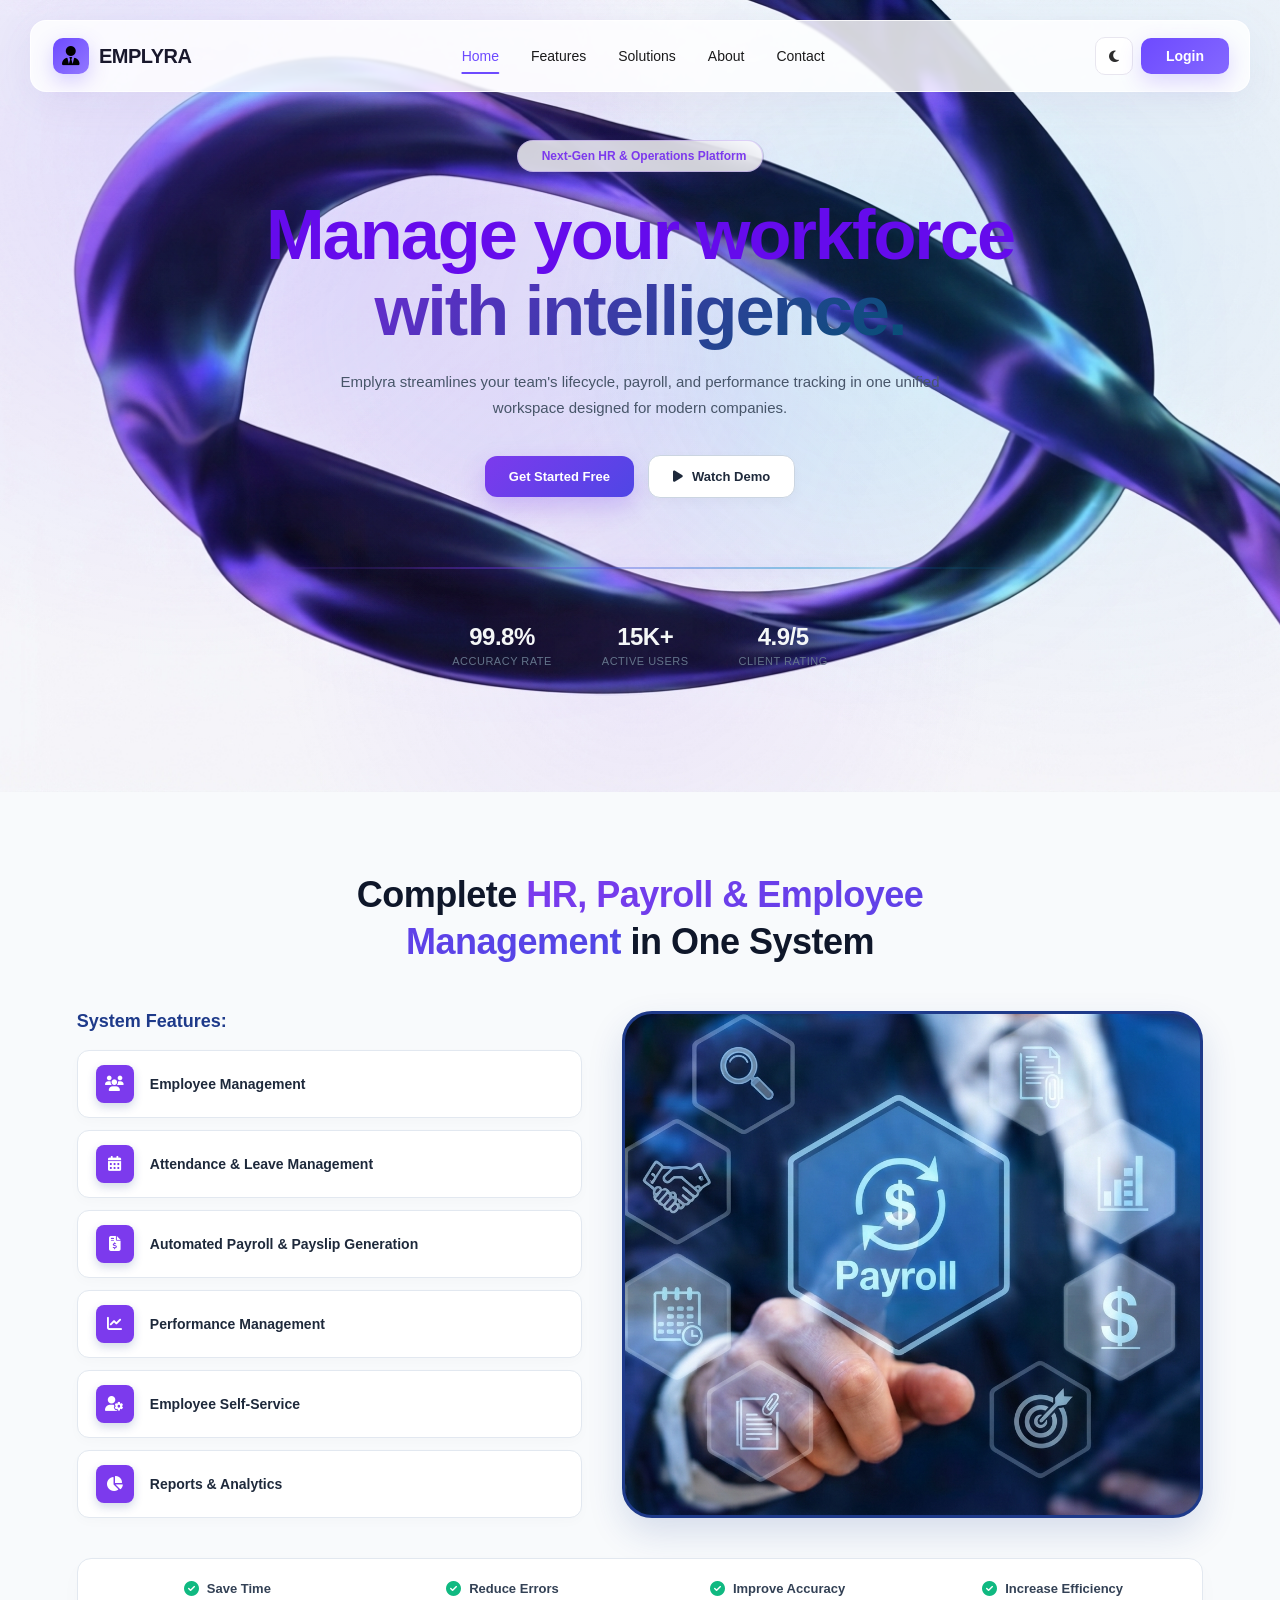
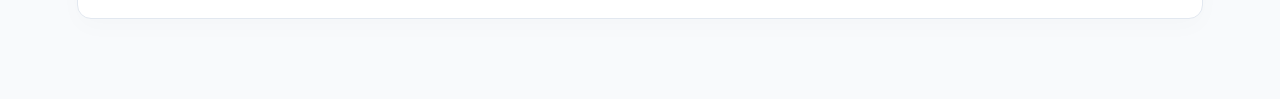
==== index.html @ 95931de9 "Emplyee Managment System" ====
<!DOCTYPE html>
<html lang="en">

<head>
    <meta charset="UTF-8">
    <meta name="viewport" content="width=device-width, initial-scale=1.0">
    <title>EMPLYRA</title>
    <link rel="stylesheet" href="style.css">
    <link rel="stylesheet" href="https://cdnjs.cloudflare.com/ajax/libs/font-awesome/6.5.2/css/all.min.css">

</head>

<body>
    <nav class="navbar">
        <div class="nav-logo">
            <div class="logo-icon">
                <i class="fas fa-user-tie"></i>
            </div>
            <span>EMPLYRA</span>
        </div>

        <div class="nav-links">
            <a href="#home" class="active">Home</a>
            <a href="#features">Features</a>
            <a href="#solutions">Solutions</a>
            <a href="#about">About</a>
            <a href="#contact">Contact</a>
        </div>

        <div class="nav-actions">
            <button class="theme-btn" id="themeToggle">
                <i class="fa-regular fa-moon"></i>
            </button>
            <a href="login.html" class="get-started">
                Login
            </a>
            <button class="menu-toggle" id="menuToggle">
                <i class="fa-solid fa-bars"></i>
            </button>
        </div>
</nav>
 <!-- HERO SECTION START -->
<section class="hero-section" id="home">
    <!-- Background Ambient Glows -->
    <div class="hero-glow hero-glow-one"></div>
    <div class="hero-glow hero-glow-two"></div>

    <div class="hero-container">

        <!-- Top HR Badge -->
        <div class="hero-badge">
            <i class="fas fa-sparkles"></i>
            Next-Gen HR & Operations Platform
        </div>

        <!-- Main Heading -->
        <h1>
            Manage your workforce <span>with intelligence.</span>
        </h1>

        <!-- Description -->
        <p>
            Emplyra streamlines your team's lifecycle, payroll, and performance tracking in one unified workspace designed for modern companies.
        </p>

        <!-- CTA Buttons -->
        <div class="hero-buttons">
            <a href="#get-started" class="hero-primary">
                Get Started Free </i>
            </a>
            <a href="#demo" class="hero-secondary">
                <i class="fas fa-play"></i> Watch Demo
            </a>
        </div>

        <!-- Glowing Animated Wave Line -->
        <div class="hero-wave-container">
            <div class="wave-line"></div>
        </div>

        <!-- Hero Stats Row -->
        <div class="hero-stats-row">
            <div class="hero-stat-item">
                <strong>99.8%</strong>
                <span>Accuracy Rate</span>
            </div>
            <div class="hero-stat-item">
                <strong>15K+</strong>
                <span>Active Users</span>
            </div>
            <div class="hero-stat-item">
                <strong>4.9/5</strong>
                <span>Client Rating</span>
            </div>
        </div>
    </div>
</section>

    <!-- Features Section  -->
 <section class="simec-features-section scroll-reveal" id="features">
    <div class="simec-container">
        
        <!-- Header -->
        <div class="simec-header scroll-reveal">
        <h2>Complete <span class="highlight-text">HR, Payroll &
             Employee Management</span> in One System</h2>
        </div>

        <!-- Split Grid Layout -->
        <div class="simec-grid">
            
            <!-- Left Side: System Features List -->
            <div class="simec-features-list scroll-reveal">
                <div class="list-heading">System Features:</div>
                
                <div class="simec-item">
                    <div class="simec-icon"><i class="fa-solid fa-users"></i></div>
                    <span>Employee Management</span>
                </div>
                
                <div class="simec-item">
                    <div class="simec-icon"><i class="fa-solid fa-calendar-days"></i></div>
                    <span>Attendance & Leave Management</span>
                </div>
                
                <div class="simec-item">
                    <div class="simec-icon"><i class="fa-solid fa-file-invoice-dollar"></i></div>
                    <span>Automated Payroll & Payslip Generation</span>
                </div>
                
                <div class="simec-item">
                    <div class="simec-icon"><i class="fa-solid fa-chart-line"></i></div>
                    <span>Performance Management</span>
                </div>
                
                <div class="simec-item">
                    <div class="simec-icon"><i class="fa-solid fa-user-gear"></i></div>
                    <span>Employee Self-Service</span>
                </div>
                
                <div class="simec-item">
                    <div class="simec-icon"><i class="fa-solid fa-chart-pie"></i></div>
                    <span>Reports & Analytics</span>
                </div>
            </div>

            <!-- Right Side: Curved Image Container (Gap Fixed) -->
            <div class="simec-image-wrapper scroll-reveal">
                <img src="images/img5.jpg" alt="SIMEC HR System Features">
            </div>

        </div>

        <!-- Bottom Highlights Strip -->
        <div class="simec-highlights scroll-reveal">
            <div class="highlight-pill">
                <i class="fa-solid fa-circle-check"></i>
                <span>Save Time</span>
            </div>
            <div class="highlight-pill">
                <i class="fa-solid fa-circle-check"></i>
                <span>Reduce Errors</span>
            </div>
            <div class="highlight-pill">
                <i class="fa-solid fa-circle-check"></i>
                <span>Improve Accuracy</span>
            </div>
            <div class="highlight-pill">
                <i class="fa-solid fa-circle-check"></i>
                <span>Increase Efficiency</span>
            </div>
        </div>

    </div>
</section>
       <!-- features Section  -->

     
    <script src="script.js">
        /* THEME */

const savedTheme = localStorage.getItem("theme");

if (savedTheme === "dark") {
    document.body.classList.add("dark-mode");
}
    </script>
</body>

</html>
---- style.css ----
/* Navbar  */
html {
    scroll-behavior: smooth;
}
 * {
     margin: 0;
     padding: 0;
     box-sizing: border-box;
 }

 body {
     font-family: Arial, Helvetica, sans-serif;
     background: #f7f8fc;
     color: #19182c;
     transition: background 0.3s ease, color 0.3s ease;
 }

 body.dark-mode {
     background: #01000c;
     color: #ffffff;
 }

 .navbar {
     width: calc(100% - 60px);
     height: 72px;
     position: fixed;
     top: 20px;
     left: 30px;
     z-index: 1000;
     display: flex;
     align-items: center;
     justify-content: space-between;
     padding: 0 20px 0 22px;
     background: rgba(255, 255, 255, 0.82);
     backdrop-filter: blur(1px);
     -webkit-backdrop-filter: blur(1px);
     border: 1px solid rgba(255, 255, 255, 0.8);
     border-radius: 16px;
     box-shadow: 0 10px 40px rgba(113, 106, 166, 0.08);
     transition: 0.35s ease;
     font-weight: bold;
 }

 /* LOGO */

 .nav-logo {
     display: flex;
     align-items: center;
     gap: 10px;
     font-size: 20px;
     font-weight: 800;
     letter-spacing: -0.5px;
 }

 .logo-icon {
     width: 36px;
     height: 36px;
     display: flex;
     align-items: center;
     justify-content: center;
     border-radius: 10px;
     background: linear-gradient(135deg, #6d4aff, #9278ff);
     color: black;
     box-shadow: 0 7px 20px rgba(109, 74, 255, 0.25);
 }

 .nav-logo span {
     color: #19182c;
 }

 /* NAV LINKS */

 .nav-links {
     display: flex;
     align-items: center;
     gap: 32px;
 }

 .nav-links a {
     position: relative;
     text-decoration: none;
     color: #1a1a1b;
     font-size: 14px;
     font-weight: 500;
     transition: 0.3s ease;
 }

 .nav-links a:hover,
 .nav-links a.active {
     color: #6d4aff;
 }

 .nav-links a::after {
     content: "";
     position: absolute;
     left: 50%;
     bottom: -10px;
     width: 0;
     height: 2px;
     border-radius: 10px;
     background: #6d4aff;
     transform: translateX(-50%);
     transition: 0.3s ease;
 }

 .nav-links a:hover::after,
 .nav-links a.active::after {
     width: 100%;
 }

 /* RIGHT SIDE */

 .nav-actions {
     display: flex;
     align-items: center;
     gap: 8px;
 }

 .theme-btn {
     width: 38px;
     height: 38px;
     border: 1px solid #e8e6ef;
     border-radius: 10px;
     background: #fff;
     color: #2d2d2d;
     cursor: pointer;
     transition: 0.3s ease;
 }

 .theme-btn:hover {
     color: #6d4aff;
     border-color: #d8d0ff;
     transform: translateY(-2px);
 }

 /* GET STARTED */

 .get-started {
     display: flex;
     align-items: center;
     gap: 9px;
     padding: 10px 25px;
     text-decoration: none;
     color: white;
     font-size: 14px;
     font-weight: 600;
     border-radius: 10px;
     background: linear-gradient(135deg, #6d4aff, #8468ff);
     box-shadow: 0 8px 22px rgba(109, 74, 255, 0.22);
     transition: 0.3s ease;
 }

 .get-started:hover {
     box-shadow: 0 12px 30px rgba(57, 42, 114, 0.3);
 }

 /* SCROLLED NAVBAR */

 .navbar.scrolled {
     top: 10px;
     background: rgba(255, 255, 255, 0.94);
     box-shadow: 0 12px 40px rgba(30, 25, 70, 0.12);
 }

 body.dark-mode .navbar.scrolled {
     background: rgba(20, 24, 46, 0.94);
     box-shadow: 0 12px 40px rgba(0, 0, 0, 0.3);
 }

 body.dark-mode .menu-toggle {
     background: #14182e;
     border-color: rgba(255, 255, 255, 0.08);
     color: #ffffff;
 }

 .menu-toggle {
     display: none;
     width: 38px;
     height: 38px;
     border: 1px solid #e8e6ef;
     border-radius: 10px;
     background: #fff;
     color: #2d2d2d;
     cursor: pointer;
     font-size: 16px;
     align-items: center;
     justify-content: center;
     padding: 0;
 }

 /* MOBILE */
 @media (max-width: 900px) {

     .nav-links {
         display: none;
     }

     .navbar {
         width: calc(100% - 30px);
         left: 15px;
         padding: 0 12px 0 15px;
     }

     .menu-toggle {
         display: flex;
     }
 }

 @media (max-width: 900px) {

     .nav-links.show {
         display: flex;
         position: absolute;
         top: 82px;
         left: 0;
         width: 100%;
         flex-direction: column;
         align-items: flex-start;
         gap: 20px;
         padding: 25px;
         background: #ffffff;
         border-radius: 16px;
         box-shadow: 0 10px 30px rgba(0, 0, 0, 0.12);
     }

     body.dark-mode .nav-links.show {
         background: #14182e;
     }
 }


 @media (max-width: 500px) {

     .navbar {
         height: 65px;
         top: 12px;
     }

     .logo-icon {
         width: 32px;
         height: 32px;
     }

     .nav-logo {
         font-size: 17px;
     }

     .get-started {
         padding: 9px 12px;
         font-size: 12px;
     }

 }

 body.dark-mode .navbar {
     box-shadow: 0 0px 35px rgba(128, 125, 125, 0.25);
     border-color: rgba(79, 15, 241, 0.4);
     background: rgba(12, 15, 29, 0.94);
 }

 body.dark-mode .nav-logo span {
     color: #ffffff;
 }

 body.dark-mode .nav-links a {
     color: #9ca3af;
 }

 body.dark-mode .nav-links a:hover,
 body.dark-mode .nav-links a.active {
     color: #8b5cf6;
 }

 body.dark-mode .theme-btn {
     background: #14182e;
     border-color: rgba(255, 255, 255, 0.08);
     color: #ffffff;
 }

 body.dark-mode .theme-btn:hover {
     color: #8b5cf6;
     border-color: rgba(139, 92, 246, 0.4);
 }

 /* Hero Section  */

 body.dark-mode .hero-section {
     background: linear-gradient(135deg, rgba(6, 1, 33, 0.45) 0%, rgba(11, 2, 37, 0.4) 100%),
         url(images/Gemini_Generated_Image_hmstlkhmstlkhmst.jpg) center/cover no-repeat;
 }

 .hero-section {
     padding: 140px 6% 80px;
     position: relative;
     overflow: hidden;
     display: flex;
     flex-direction: column;
     align-items: center;
     justify-content: center;
     background: #06060b;
     background-image:
         radial-gradient(circle at 15% 20%, rgba(109, 74, 255, 0.25) 0%, transparent 40%),
         radial-gradient(circle at 85% 30%, rgba(14, 165, 233, 0.25) 0%, transparent 45%),
         radial-gradient(circle at 50% 80%, rgba(249, 115, 22, 0.15) 0%, transparent 40%);
 }

 .hero-container {
     width: 100%;
     max-width: 1250px;
     margin: 0 auto;
     display: flex;
     flex-direction: column;
     align-items: center;
     text-align: center;
     position: relative;
     z-index: 2;
 }

 /* Ambient Glows with Animation */
 .hero-glow {
     position: absolute;
     border-radius: 50%;
     pointer-events: none;
     filter: blur(80px);
 }

 .hero-glow-one {
     width: 500px;
     height: 500px;
     top: 10%;
     left: 20%;
     background: rgba(109, 74, 255, 0.18);
     animation: glowFloat 8s ease-in-out infinite;
 }

 .hero-glow-two {
     width: 450px;
     height: 450px;
     top: 15%;
     right: 15%;
     background: rgba(14, 165, 233, 0.15);
     animation: glowFloat 10s ease-in-out infinite reverse;
 }

 /* Badge with Entry Animation */
 .hero-badge {
     display: flex;
     align-items: center;
     gap: 8px;
     padding: 8px 16px;
     margin-bottom: 25px;
     border: 1px solid rgba(139, 92, 246, 0.25);
     border-radius: 30px;
     background: rgba(20, 18, 40, 0.6);
     backdrop-filter: blur(12px);
     color: #a78bfa;
     font-size: 12px;
     font-weight: 500;
     box-shadow: 0 8px 25px rgba(109, 74, 255, 0.1);
     animation: heroFadeIn 0.8s cubic-bezier(0.16, 1, 0.3, 1) forwards;
 }

 .hero-badge i {
     color: #c084fc;
 }

 /* Headings & Text with Staggered Animations */
 .hero-container h1 {
     color: #fff;
     font-size: clamp(42px, 5.5vw, 72px);
     line-height: 1.08;
     letter-spacing: -2px;
     margin-bottom: 20px;
     max-width: 800px;
     animation: heroFadeIn 0.9s cubic-bezier(0.16, 1, 0.3, 1) 0.1s forwards;
     opacity: 0;
 }

 .hero-container h1 span {
     background: linear-gradient(135deg, #c084fc, #38bdf8);
     -webkit-background-clip: text;
     -webkit-text-fill-color: transparent;
 }

 .hero-container>p {
     color: #9ca3af;
     font-size: 15px;
     line-height: 1.7;
     max-width: 620px;
     margin-bottom: 35px;
     animation: heroFadeIn 1s cubic-bezier(0.16, 1, 0.3, 1) 0.2s forwards;
     opacity: 0;
 }

 /* Buttons */
 .hero-buttons {
     display: flex;
     align-items: center;
     justify-content: center;
     gap: 14px;
     margin-bottom: 50px;
     animation: heroFadeIn 1.1s cubic-bezier(0.16, 1, 0.3, 1) 0.3s forwards;
     opacity: 0;
 }

 .hero-primary,
 .hero-secondary {
     display: flex;
     align-items: center;
     justify-content: center;
     gap: 9px;
     padding: 13px 24px;
     border-radius: 12px;
     text-decoration: none;
     font-size: 13px;
     font-weight: 600;
     transition: all 0.3s cubic-bezier(0.4, 0, 0.2, 1);
 }

 .hero-primary {
     color: #fff;
     background: linear-gradient(135deg, #7c3aed, #4f46e5);
     box-shadow: 0 10px 30px rgba(124, 58, 237, 0.4);
 }

 .hero-primary:hover {
     transform: translateY(-3px) scale(1.02);
     box-shadow: 0 15px 35px rgba(124, 58, 237, 0.6);
 }

 .hero-secondary {
     color: #e2e8f0;
     background: rgba(255, 255, 255, 0.05);
     border: 1px solid rgba(255, 255, 255, 0.1);
     backdrop-filter: blur(10px);
 }

 .hero-secondary:hover {
     background: rgba(255, 255, 255, 0.1);
     border-color: rgba(255, 255, 255, 0.2);
     transform: translateY(-3px) scale(1.02);
 }

 /* Glowing Wave Line Container with Pulse Animation */
 .hero-wave-container {
     width: 100%;
     max-width: 900px;
     height: 40px;
     position: relative;
     margin-bottom: 35px;
     display: flex;
     align-items: center;
     justify-content: center;
     animation: heroFadeIn 1.2s cubic-bezier(0.16, 1, 0.3, 1) 0.4s forwards;
     opacity: 0;
 }

 .wave-line {
     width: 100%;
     height: 2px;
     background: linear-gradient(90deg, transparent, rgba(167, 139, 250, 0.8), rgba(56, 189, 248, 0.8), transparent);
     box-shadow: 0 0 20px rgba(167, 139, 250, 0.5);
     position: relative;
     border-radius: 50%;
     animation: wavePulse 4s ease-in-out infinite;
 }

 /* Hero Stats Row */
 .hero-stats-row {
     display: flex;
     align-items: center;
     justify-content: center;
     gap: 50px;
     margin-bottom: 45px;
     animation: heroFadeIn 1.3s cubic-bezier(0.16, 1, 0.3, 1) 0.5s forwards;
     opacity: 0;
 }

 .hero-stat-item {
     display: flex;
     flex-direction: column;
     align-items: center;
     gap: 4px;
     transition: transform 0.3s ease;
 }

 .hero-stat-item:hover {
     transform: translateY(-3px);
 }

 .hero-stat-item strong {
     color: #fff;
     font-size: 24px;
     font-weight: 700;
     letter-spacing: -0.5px;
 }

 .hero-stat-item span {
     color: #9ca3af;
     font-size: 11px;
     text-transform: uppercase;
     letter-spacing: 0.5px;
 }

 /* Trusted Footer Logos */
 .trusted-footer {
     display: flex;
     flex-direction: column;
     align-items: center;
     gap: 15px;
     animation: heroFadeIn 1.4s cubic-bezier(0.16, 1, 0.3, 1) 0.6s forwards;
     opacity: 0;
 }

 .trusted-footer small {
     color: #6b7280;
     font-size: 11px;
     text-transform: uppercase;
     letter-spacing: 1px;
 }

 .company-logos {
     display: flex;
     align-items: center;
     justify-content: center;
     gap: 35px;
     flex-wrap: wrap;
 }

 .company-logos span {
     color: #9ca3af;
     font-size: 15px;
     font-weight: 600;
     opacity: 0.6;
     transition: all 0.3s ease;
     cursor: pointer;
 }

 .company-logos span:hover {
     opacity: 1;
     color: #fff;
     text-shadow: 0 0 15px rgba(255, 255, 255, 0.5);
     transform: translateY(-2px);
 }

 /* =========================================
   KEYFRAME ANIMATIONS
========================================= */

 @keyframes heroFadeIn {
     0% {
         opacity: 0;
         transform: translateY(25px);
     }

     100% {
         opacity: 1;
         transform: translateY(0);
     }
 }

 @keyframes glowFloat {

     0%,
     100% {
         transform: translate(0, 0) scale(1);
     }

     50% {
         transform: translate(30px, 25px) scale(1.08);
     }
 }

 @keyframes wavePulse {

     0%,
     100% {
         opacity: 0.7;
         box-shadow: 0 0 15px rgba(167, 139, 250, 0.4);
     }

     50% {
         opacity: 1;
         box-shadow: 0 0 30px rgba(56, 189, 248, 0.8);
     }
 }

 /* =========================================
   RESPONSIVE QUERIES
========================================= */

 @media (max-width: 768px) {
     .hero-stats-row {
         gap: 25px;
     }

     .company-logos {
         gap: 20px;
     }

     .hero-buttons {
         flex-direction: column;
         width: 100%;
     }

     .hero-primary,
     .hero-secondary {
         width: 100%;
     }
 }

 /* Light theme */
 .hero-section {
     background-color: #f8fafc;
     color: #0f172a;
 }

 .hero-section h1 {
     color: #0f172a;
 }

 .hero-section p {
     color: #475569;
 }

 body.dark-mode .hero-section {
     background-color: #06060b;
     color: #f8fafc;
 }

 body.dark-mode .hero-section h1 {
     color: #ffffff;
 }

 body.dark-mode .hero-section p {
     color: #9ca3af;
 }

 body.dark-mode .hero-badge {
     background: rgba(20, 18, 40, 0.6);
     border-color: rgba(139, 92, 246, 0.25);
     color: #a78bfa;
 }

 /* =========================================
   HERO SECTION (Light Theme Version)
========================================= */
 .hero-section {
     padding: 140px 6% 80px;
     position: relative;
     overflow: hidden;
     display: flex;
     flex-direction: column;
     align-items: center;
     justify-content: center;

     /* Sabhi gradients aur background image ko aik sath combine kiya gaya hai */
     background:
         radial-gradient(circle at 15% 20%, rgba(109, 74, 255, 0.15) 0%, transparent 40%),
         radial-gradient(circle at 85% 30%, rgba(14, 165, 233, 0.1) 0%, transparent 45%),
         radial-gradient(circle at 50% 80%, rgba(139, 92, 246, 0.1) 0%, transparent 40%),
         url('images/img3.jpg') center / cover no-repeat;
 }


 .hero-container {
     width: 100%;
     max-width: 1250px;
     margin: 0 auto;
     display: flex;
     flex-direction: column;
     align-items: center;
     text-align: center;
     position: relative;
     z-index: 2;
 }

 /* Ambient Glows for Light Theme */
 .hero-glow {
     position: absolute;
     border-radius: 50%;
     pointer-events: none;
     filter: blur(80px);
 }

 .hero-glow-one {
     width: 500px;
     height: 500px;
     top: 10%;
     left: 20%;
     background: rgba(109, 74, 255, 0.1);
     animation: glowFloat 8s ease-in-out infinite;
 }

 .hero-glow-two {
     width: 450px;
     height: 450px;
     top: 15%;
     right: 15%;
     background: rgba(14, 165, 233, 0.08);
     animation: glowFloat 10s ease-in-out infinite reverse;
 }

 /* Badge (Light Theme) */
 .hero-badge {
     display: flex;
     align-items: center;
     gap: 8px;
     padding: 8px 16px;
     margin-bottom: 25px;
     border: 1px solid rgba(124, 58, 237, 0.2);
     border-radius: 30px;
     background: rgba(255, 255, 255, 0.8);
     backdrop-filter: blur(12px);
     color: #7c3aed;
     font-size: 12px;
     font-weight: 600;
     box-shadow: 0 8px 25px rgba(109, 74, 255, 0.08);
     animation: heroFadeIn 0.8s cubic-bezier(0.16, 1, 0.3, 1) forwards;
 }

 .hero-badge i {
     color: #7c3aed;
 }

 /* Headings & Text (Light Theme) */
 .hero-container h1 {
     color: #650bec;
     font-size: clamp(42px, 5.5vw, 72px);
     line-height: 1.08;
     letter-spacing: -2px;
     margin-bottom: 20px;
     max-width: 800px;
     animation: heroFadeIn 0.9s cubic-bezier(0.16, 1, 0.3, 1) 0.1s forwards;
     opacity: 0;
 }

 .hero-container h1 span {
     background: linear-gradient(135deg, #672bd0, #065075);
     -webkit-background-clip: text;
     -webkit-text-fill-color: transparent;
 }

 .hero-container>p {
     color: #475569;
     font-size: 15px;
     line-height: 1.7;
     max-width: 620px;
     margin-bottom: 35px;
     animation: heroFadeIn 1s cubic-bezier(0.16, 1, 0.3, 1) 0.2s forwards;
     opacity: 0;
 }

 /* Buttons (Light Theme) */
 .hero-buttons {
     display: flex;
     align-items: center;
     justify-content: center;
     gap: 14px;
     margin-bottom: 50px;
     animation: heroFadeIn 1.1s cubic-bezier(0.16, 1, 0.3, 1) 0.3s forwards;
     opacity: 0;
 }

 .hero-primary,
 .hero-secondary {
     display: flex;
     align-items: center;
     justify-content: center;
     gap: 9px;
     padding: 13px 24px;
     border-radius: 12px;
     text-decoration: none;
     font-size: 13px;
     font-weight: 600;
     transition: all 0.3s cubic-bezier(0.4, 0, 0.2, 1);
 }

 .hero-primary {
     color: #fff;
     background: linear-gradient(135deg, #7c3aed, #4f46e5);
     box-shadow: 0 10px 25px rgba(124, 58, 237, 0.25);
 }

 .hero-primary:hover {
     transform: translateY(-3px) scale(1.02);
     box-shadow: 0 15px 30px rgba(124, 58, 237, 0.35);
 }

 .hero-secondary {
     color: #1e293b;
     background: #ffffff;
     border: 1px solid #cbd5e1;
     box-shadow: 0 4px 12px rgba(0, 0, 0, 0.03);
 }

 .hero-secondary:hover {
     background: #f1f5f9;
     border-color: #94a3b8;
     transform: translateY(-3px) scale(1.02);
 }

 /* Glowing Wave Line Container (Light Theme) */
 .hero-wave-container {
     width: 100%;
     max-width: 900px;
     height: 40px;
     position: relative;
     margin-bottom: 35px;
     display: flex;
     align-items: center;
     justify-content: center;
     animation: heroFadeIn 1.2s cubic-bezier(0.16, 1, 0.3, 1) 0.4s forwards;
     opacity: 0;
 }

 .wave-line {
     width: 100%;
     height: 2px;
     background: linear-gradient(90deg, transparent, rgba(124, 58, 237, 0.4), rgba(2, 132, 199, 0.4), transparent);
     box-shadow: 0 0 15px rgba(124, 58, 237, 0.2);
     position: relative;
     border-radius: 50%;
     animation: wavePulseLight 4s ease-in-out infinite;
 }

 /* Hero Stats Row (Light Theme) */
 .hero-stats-row {
     display: flex;
     align-items: center;
     justify-content: center;
     gap: 50px;
     margin-bottom: 45px;
     animation: heroFadeIn 1.3s cubic-bezier(0.16, 1, 0.3, 1) 0.5s forwards;
     opacity: 0;
 }

 .hero-stat-item {
     display: flex;
     flex-direction: column;
     align-items: center;
     gap: 4px;
     transition: transform 0.3s ease;
 }

 .hero-stat-item:hover {
     transform: translateY(-3px);
 }

 .hero-stat-item strong {
     color: #f4f7f7;
     font-size: 24px;
     font-weight: 700;
     letter-spacing: -0.5px;
 }

 body.dark-mode .hero-stat-item strong {
     color: #eaecef;
 }

 .hero-stat-item span {
     color: #64748b;
     font-size: 11px;
     text-transform: uppercase;
     letter-spacing: 0.5px;
 }

 /* Trusted Footer Logos (Light Theme) */
 .trusted-footer {
     display: flex;
     flex-direction: column;
     align-items: center;
     gap: 15px;
     animation: heroFadeIn 1.4s cubic-bezier(0.16, 1, 0.3, 1) 0.6s forwards;
     opacity: 0;
 }

 .trusted-footer small {
     color: #94a3b8;
     font-size: 11px;
     text-transform: uppercase;
     letter-spacing: 1px;
 }

 .company-logos {
     display: flex;
     align-items: center;
     justify-content: center;
     gap: 35px;
     flex-wrap: wrap;
 }

 .company-logos span {
     color: #64748b;
     font-size: 15px;
     font-weight: 600;
     opacity: 0.7;
     transition: all 0.3s ease;
     cursor: pointer;
 }

 .company-logos span:hover {
     opacity: 1;
     color: #0f172a;
     transform: translateY(-2px);
 }

 /* =========================================
   KEYFRAME ANIMATIONS
========================================= */

 @keyframes heroFadeIn {
     0% {
         opacity: 0;
         transform: translateY(25px);
     }

     100% {
         opacity: 1;
         transform: translateY(0);
     }
 }

 @keyframes glowFloat {

     0%,
     100% {
         transform: translate(0, 0) scale(1);
     }

     50% {
         transform: translate(30px, 25px) scale(1.08);
     }
 }

 @keyframes wavePulseLight {

     0%,
     100% {
         opacity: 0.4;
         box-shadow: 0 0 10px rgba(124, 58, 237, 0.15);
     }

     50% {
         opacity: 0.8;
         box-shadow: 0 0 20px rgba(2, 132, 199, 0.3);
     }
 }

 /* =========================================
   RESPONSIVE QUERIES
========================================= */

 @media (max-width: 768px) {
     .hero-stats-row {
         gap: 25px;
     }

     .company-logos {
         gap: 20px;
     }

     .hero-buttons {
         flex-direction: column;
         width: 100%;
     }

     .hero-primary,
     .hero-secondary {
         width: 100%;
     }
 }

 /* Hero section end  */

 /* =========================================
   SIMEC STYLE FEATURES SECTION CSS
========================================= */
 .simec-features-section {
     padding: 80px 6%;
     background-color: #f8fafc;
     position: relative;
     transition: background-color 0.3s ease;
     overflow: hidden;
 }

 .simec-container {
     max-width: 1200px;
     margin: 0 auto;
 }

 /* Header */
 .simec-header {
     text-align: center;
     max-width: 750px;
     margin: 0 auto 45px auto;
 }

 .simec-badge {
     display: inline-block;
     padding: 6px 16px;
     margin-bottom: 12px;
     font-size: 12px;
     font-weight: 700;
     text-transform: uppercase;
     letter-spacing: 1px;
     color: #1e3a8a;
     background: rgba(30, 58, 138, 0.08);
     border: 1px solid rgba(30, 58, 138, 0.2);
     border-radius: 20px;
 }

 .simec-header h2 {
     font-size: clamp(24px, 3.2vw, 36px);
     color: #0f172a;
     letter-spacing: -0.5px;
     line-height: 1.3;
 }

 /* Split Grid Layout */
 .simec-grid {
     display: grid;
     grid-template-columns: 1fr 1.15fr;
     gap: 40px;
     align-items: center;
     margin-bottom: 40px;
 }

 /* Left List Items */
 .simec-features-list {
     display: flex;
     flex-direction: column;
     gap: 12px;
 }

 .list-heading {
     font-size: 18px;
     font-weight: 700;
     color: #1e3a8a;
     margin-bottom: 6px;
 }

 .simec-item {
     display: flex;
     align-items: center;
     gap: 16px;
     background: #ffffff;
     padding: 14px 18px;
     border-radius: 12px;
     border: 1px solid #e2e8f0;
     box-shadow: 0 4px 12px rgba(0, 0, 0, 0.02);
     transition: all 0.3s ease;
 }

 .simec-item:hover {
     transform: translateX(6px);
     border-color: rgba(30, 58, 138, 0.4);
     box-shadow: 0 6px 20px rgba(30, 58, 138, 0.06);
 }

 .simec-icon {
     width: 38px;
     height: 38px;
     background-color: #7c3aed;
     color: #fff;
     display: flex;
     align-items: center;
     justify-content: center;
     border-radius: 8px;
     font-size: 15px;
     flex-shrink: 0;
     box-shadow: 0 4px 10px rgba(30, 58, 138, 0.2);
 }

 .simec-item span {
     font-size: 14px;
     font-weight: 600;
     color: #1e293b;
 }
 /* Header Span Color */
.simec-header h2 .highlight-text {
    background: linear-gradient(135deg, #7c3aed, #4f46e5);
    -webkit-background-clip: text;
    -webkit-text-fill-color: transparent;
}

 .simec-image-wrapper img {
     width: 100%;
     height: 100%;
     object-fit: cover;
     object-position: right;
     display: block;
     position: absolute;
     top: 0;
     left: 0;
 }

 .simec-image-wrapper {
     position: relative;
     /* Absolute image ko properlycontain karne ke liye */
     border-radius: 100px 100px 100px 100px;
     border-radius: 30px;
     overflow: hidden;
     box-shadow: 0 15px 35px rgba(30, 58, 138, 0.15);
     border: 3px solid #1e3a8a;
     height: 100%;
     min-height: 400px;
     display: flex;
     background: #1e3a8a;
 }

 /* Bottom Highlights Strip */
 .simec-highlights {
     display: grid;
     grid-template-columns: repeat(4, 1fr);
     gap: 20px;
     background: #ffffff;
     padding: 22px;
     border-radius: 14px;
     border: 1px solid #e2e8f0;
     box-shadow: 0 8px 25px rgba(0, 0, 0, 0.02);
 }

 .highlight-pill {
     display: flex;
     align-items: center;
     justify-content: center;
     gap: 8px;
     font-size: 13px;
     font-weight: 600;
     color: #334155;
 }

 .highlight-pill i {
     color: #10b981;
     font-size: 15px;
 }

 /* =========================================
   SCROLL REVEAL ANIMATION
========================================= */
 .simec-features-section .scroll-reveal {
     opacity: 0;
     transform: translateY(30px);
     transition: opacity 0.7s cubic-bezier(0.16, 1, 0.3, 1), transform 0.7s cubic-bezier(0.16, 1, 0.3, 1);
 }

 .simec-features-section .scroll-reveal.active {
     opacity: 1;
     transform: translateY(0);
 }

 /* =========================================
   RESPONSIVE DESIGN
========================================= */
 @media (max-width: 900px) {
     .simec-grid {
         grid-template-columns: 1fr;
     }

     .simec-image-wrapper {
         border-radius: 24px;
         /* Mobile par normal rounded corners */
         min-height: 300px;
     }

     .simec-highlights {
         grid-template-columns: repeat(2, 1fr);
     }
 }

 @media (max-width: 540px) {
     .simec-highlights {
         grid-template-columns: 1fr;
     }
 }

 /* =========================================
   DARK MODE STYLES FOR SIMEC SECTION
========================================= */
 body.dark-mode .simec-features-section {
     background-color: #0b0f19;
 }

 body.dark-mode .simec-header h2 {
     color: #ffffff;
 }

 body.dark-mode .simec-badge {
     color: #93c5fd;
     background: rgba(147, 197, 253, 0.1);
     border-color: rgba(147, 197, 253, 0.2);
 }

 body.dark-mode .list-heading {
     color: #93c5fd;
 }

 body.dark-mode .simec-item {
     background: rgba(30, 41, 59, 0.7);
     border-color: rgba(255, 255, 255, 0.08);
     backdrop-filter: blur(10px);
 }

 body.dark-mode .simec-item span {
     color: #f1f5f9;
 }

 body.dark-mode .simec-image-wrapper {
     border-color: #3b82f6;
     box-shadow: 0 15px 35px rgba(59, 130, 246, 0.25);
 }

 body.dark-mode .simec-highlights {
     background: rgba(30, 41, 59, 0.7);
     border-color: rgba(255, 255, 255, 0.08);
     backdrop-link: blur(10px);
 }

 body.dark-mode .highlight-pill {
     color: #e2e8f0;
 }
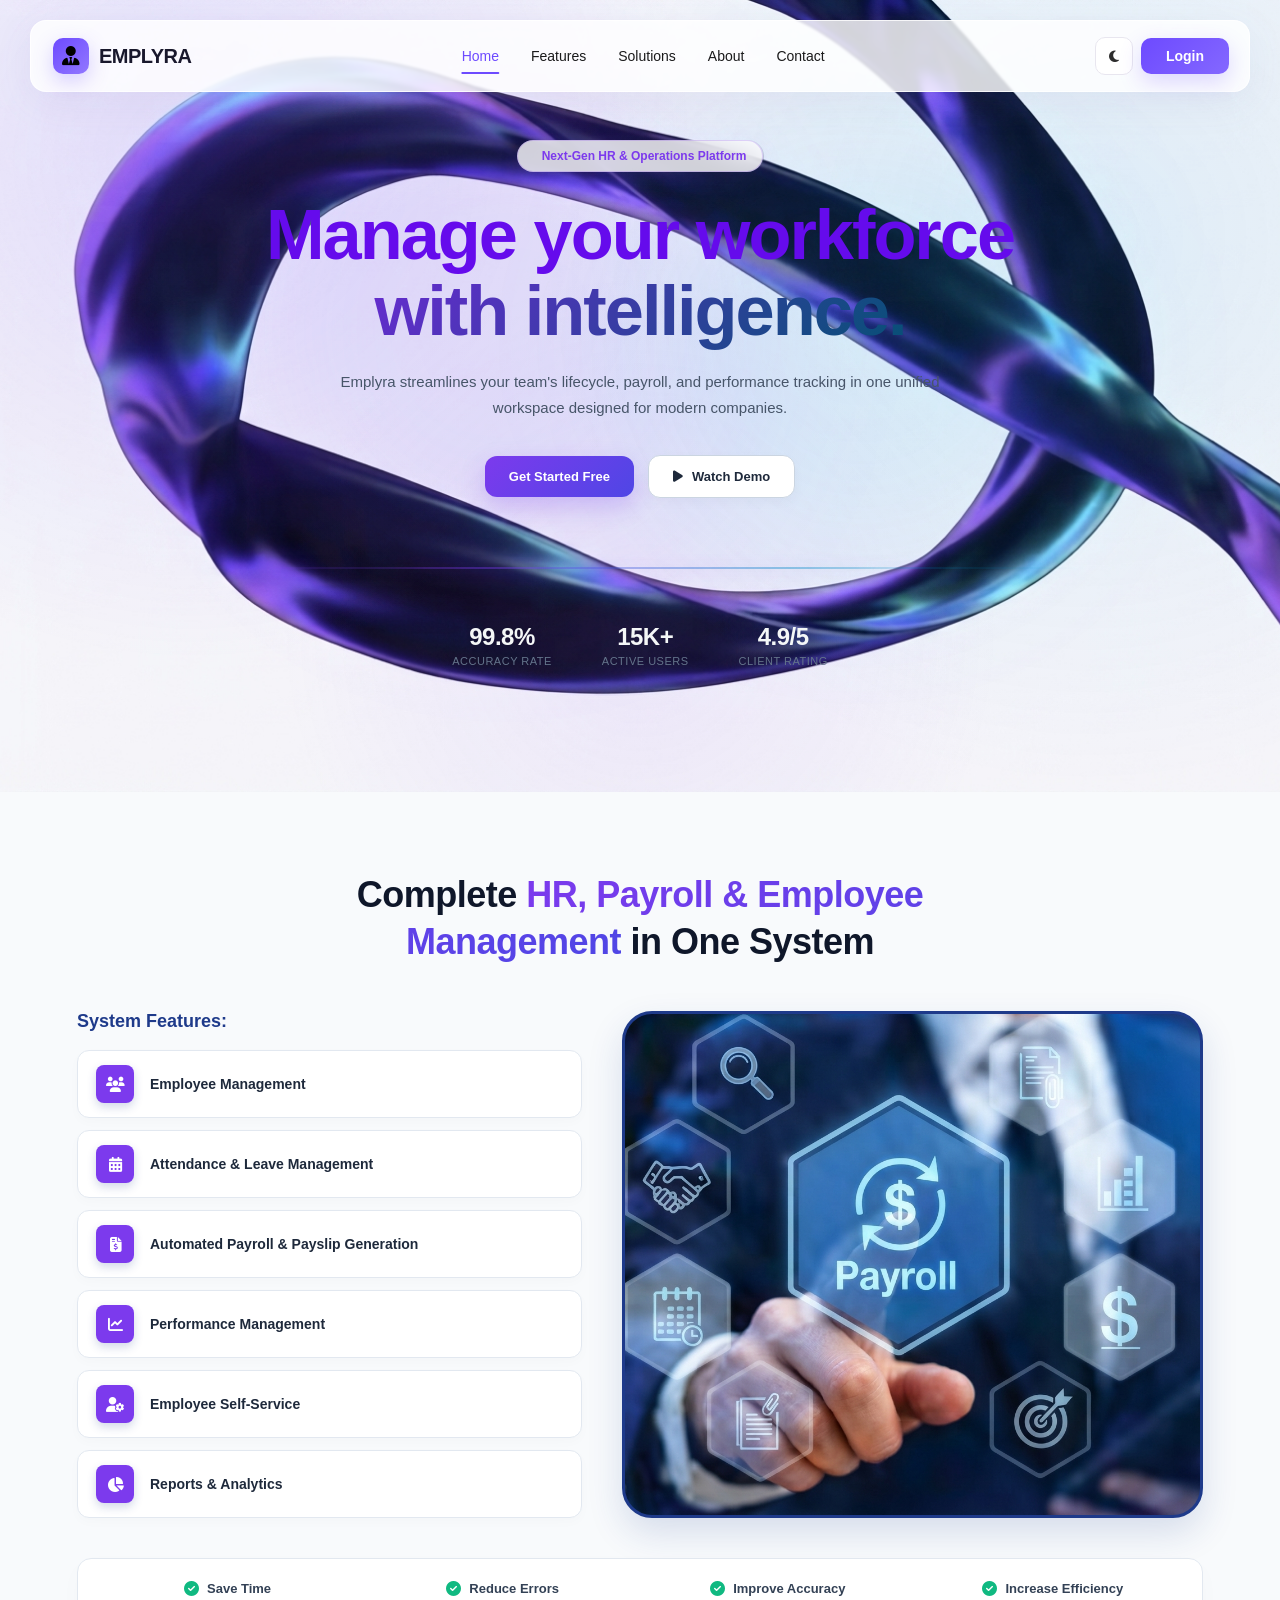
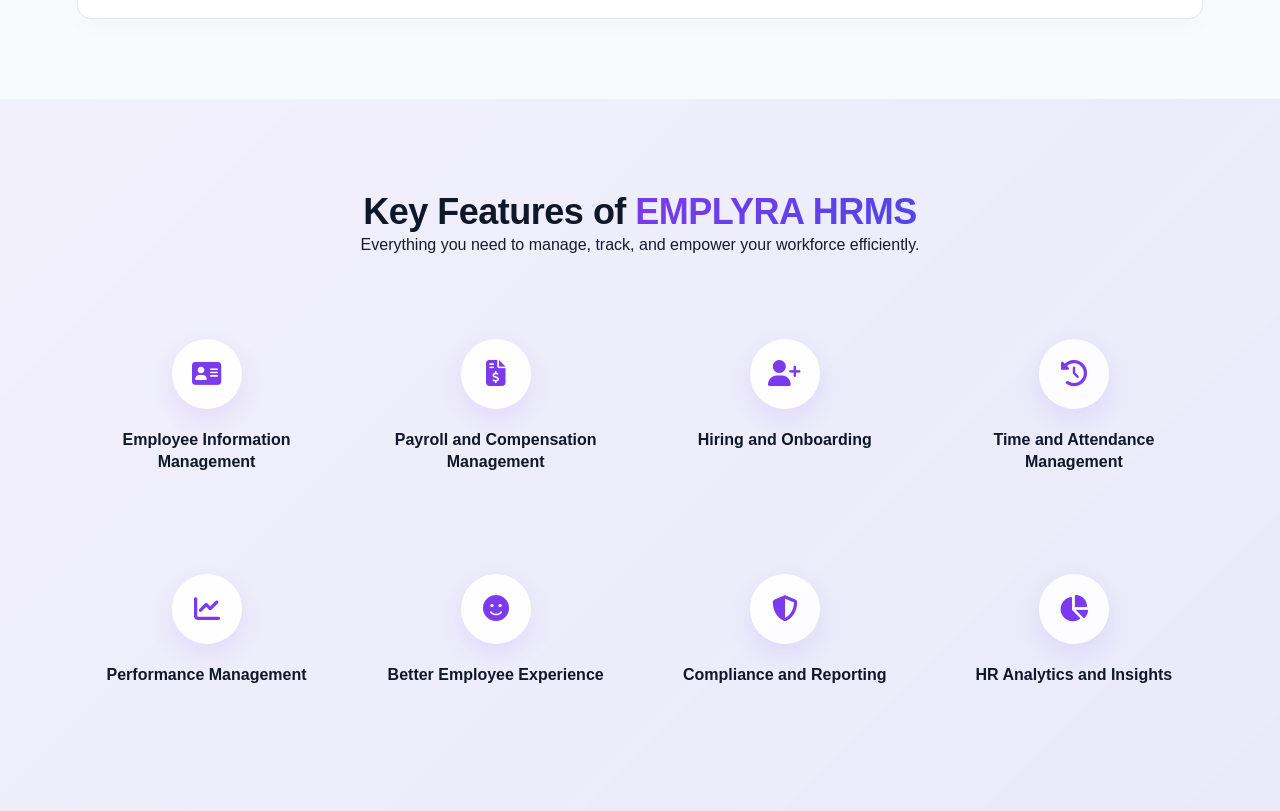
==== commit 274d6dcb: "Employee Managemnt System" ====
--- a/index.html
+++ b/index.html
@@ -175,6 +175,87 @@
 </section>
        <!-- features Section  -->
 
+       <section id="solutions" class="simec-grid-section scroll-reveal">
+    <div class="simec-container">
+        
+        <!-- Header -->
+        <div class="simec-header scroll-reveal">
+            <h2>Key Features of <span class="highlight-text">EMPLYRA HRMS</span></h2>
+            <p class="simec-subtitle">Everything you need to manage, track, and empower your workforce efficiently.</p>
+        </div>
+
+        <!-- 8-Item Feature Grid -->
+        <div class="hr-features-grid scroll-reveal">
+            
+            <!-- Item 1 -->
+            <div class="hr-feature-card">
+                <div class="hr-icon-circle">
+                    <i class="fa-solid fa-address-card"></i>
+                </div>
+                <h3>Employee Information Management</h3>
+            </div>
+
+            <!-- Item 2 -->
+            <div class="hr-feature-card">
+                <div class="hr-icon-circle">
+                    <i class="fa-solid fa-file-invoice-dollar"></i>
+                </div>
+                <h3>Payroll and Compensation Management</h3>
+            </div>
+
+            <!-- Item 3 -->
+            <div class="hr-feature-card">
+                <div class="hr-icon-circle">
+                    <i class="fa-solid fa-user-plus"></i>
+                </div>
+                <h3>Hiring and Onboarding</h3>
+            </div>
+
+            <!-- Item 4 -->
+            <div class="hr-feature-card">
+                <div class="hr-icon-circle">
+                    <i class="fa-solid fa-clock-rotate-left"></i>
+                </div>
+                <h3>Time and Attendance Management</h3>
+            </div>
+
+            <!-- Item 5 -->
+            <div class="hr-feature-card">
+                <div class="hr-icon-circle">
+                    <i class="fa-solid fa-chart-line"></i>
+                </div>
+                <h3>Performance Management</h3>
+            </div>
+
+            <!-- Item 6 -->
+            <div class="hr-feature-card">
+                <div class="hr-icon-circle">
+                    <i class="fa-solid fa-face-smile"></i>
+                </div>
+                <h3>Better Employee Experience</h3>
+            </div>
+
+            <!-- Item 7 -->
+            <div class="hr-feature-card">
+                <div class="hr-icon-circle">
+                    <i class="fa-solid fa-shield-halved"></i>
+                </div>
+                <h3>Compliance and Reporting</h3>
+            </div>
+
+            <!-- Item 8 -->
+            <div class="hr-feature-card">
+                <div class="hr-icon-circle">
+                    <i class="fa-solid fa-chart-pie"></i>
+                </div>
+                <h3>HR Analytics and Insights</h3>
+            </div>
+
+        </div>
+
+    </div>
+</section>
+
      
     <script src="script.js">
         /* THEME */
--- a/style.css
+++ b/style.css
@@ -9,7 +9,7 @@
  }
 
  body {
-     font-family: Arial, Helvetica, sans-serif;
+   font-family:'Segoe UI', Tahoma, Geneva, Verdana, sans-serif;
      background: #f7f8fc;
      color: #19182c;
      transition: background 0.3s ease, color 0.3s ease;
@@ -1220,4 +1220,122 @@
  body.dark-mode .highlight-pill {
      color: #e2e8f0;
  }
- + /* =========================================
+   SIMEC 4-COLUMN GRID SECTION CSS (Transparent Cards)
+========================================= */
+.simec-grid-section {
+    padding: 90px 6%;
+    background: linear-gradient(135deg, rgba(124, 58, 237, 0.04), rgba(79, 70, 229, 0.08));
+    position: relative;
+    overflow: hidden;
+    transition: background 0.3s ease;
+}
+
+.hr-features-grid {
+    display: grid;
+    grid-template-columns: repeat(4, 1fr);
+    gap: 30px;
+    margin-top: 50px;
+}
+
+/* Transparent Feature Card */
+.hr-feature-card {
+    background: transparent; /* Light mode mein halka translucent white */
+    backdrop-filter: blur(12px); /* Glass blur effect */
+    border: none;
+    border-radius: 20px;
+    padding: 35px 20px;
+    text-align: center;
+    display: flex;
+    flex-direction: column;
+    align-items: center;
+    transition: all 0.4s ease;
+}
+
+/* White Circle & #7c3aed Icon */
+.hr-icon-circle {
+    width: 70px;
+    height: 70px;
+    background: rgba(255, 255, 255, 0.9);
+    color: #7c3aed;
+    border-radius: 50%;
+    display: flex;
+    align-items: center;
+    justify-content: center;
+    font-size: 26px;
+    margin-bottom: 20px;
+    box-shadow: 0 10px 25px rgba(124, 58, 237, 0.1);
+    border: none;
+    transition: all 0.4s ease;
+}
+.hr-feature-card h3 {
+    font-size: 16px;
+    font-weight: bold;
+    color: #0f172a;
+    line-height: 1.4;
+    margin: 0;
+    transition: color 0.3s ease;
+}
+
+/* =========================================
+   DARK MODE STYLES (Transparent Cards)
+========================================= */
+body.dark-mode .simec-grid-section {
+    background: linear-gradient(135deg, #0b0f19, #130e26);
+}
+
+body.dark-mode .hr-feature-card {
+    background: rgba(30, 41, 59, 0.35); /* Dark mode mein transparent glass look */
+    backdrop-filter: blur(12px);
+    border: none;
+    box-shadow: 0 10px 30px rgba(0, 0, 0, 0.15);
+}
+
+body.dark-mode .hr-feature-card:hover {
+    background: rgba(30, 41, 59, 0.65);
+    box-shadow: 0 20px 40px rgba(124, 58, 237, 0.2);
+}
+
+body.dark-mode .hr-icon-circle {
+    background: rgba(30, 41, 59, 0.5);
+    color: #a78bfa;
+    border: none;
+}
+
+body.dark-mode .hr-feature-card:hover .hr-icon-circle {
+    background: #7c3aed;
+    color: #ffffff;
+}
+
+body.dark-mode .hr-feature-card h3 {
+    color: #f8fafc;
+}
+
+/* =========================================
+   RESPONSIVE DESIGN
+========================================= */
+@media (max-width: 1024px) {
+    .hr-features-grid {
+        grid-template-columns: repeat(2, 1fr);
+    }
+}
+
+@media (max-width: 600px) {
+    .hr-features-grid {
+        grid-template-columns: 1fr;
+    }
+}
+/* =========================================
+   SCROLL REVEAL ANIMATION STYLES
+========================================= */
+.scroll-reveal {
+    opacity: 0;
+    transform: translateY(30px);
+    transition: opacity 0.8s ease-out, transform 0.8s ease-out;
+    will-change: opacity, transform;
+}
+
+.scroll-reveal.active {
+    opacity: 1;
+    transform: translateY(0);
+}
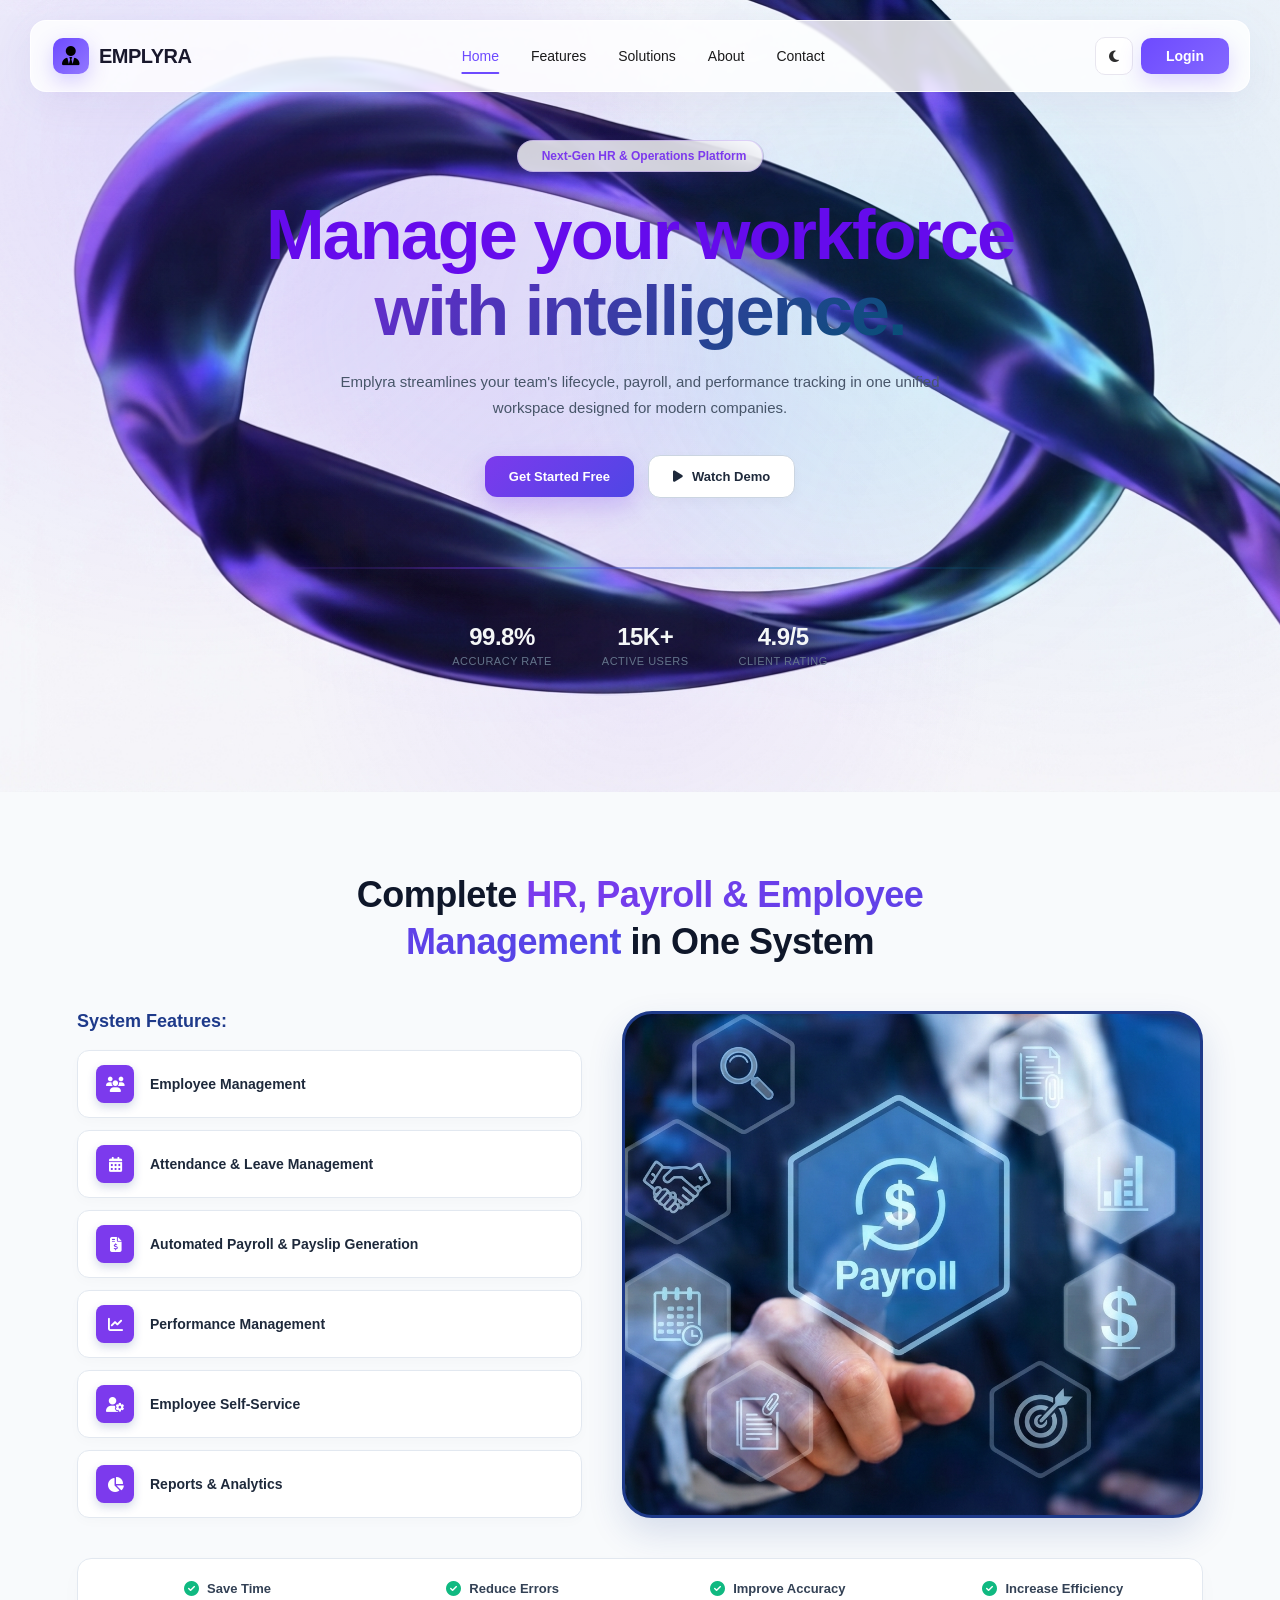
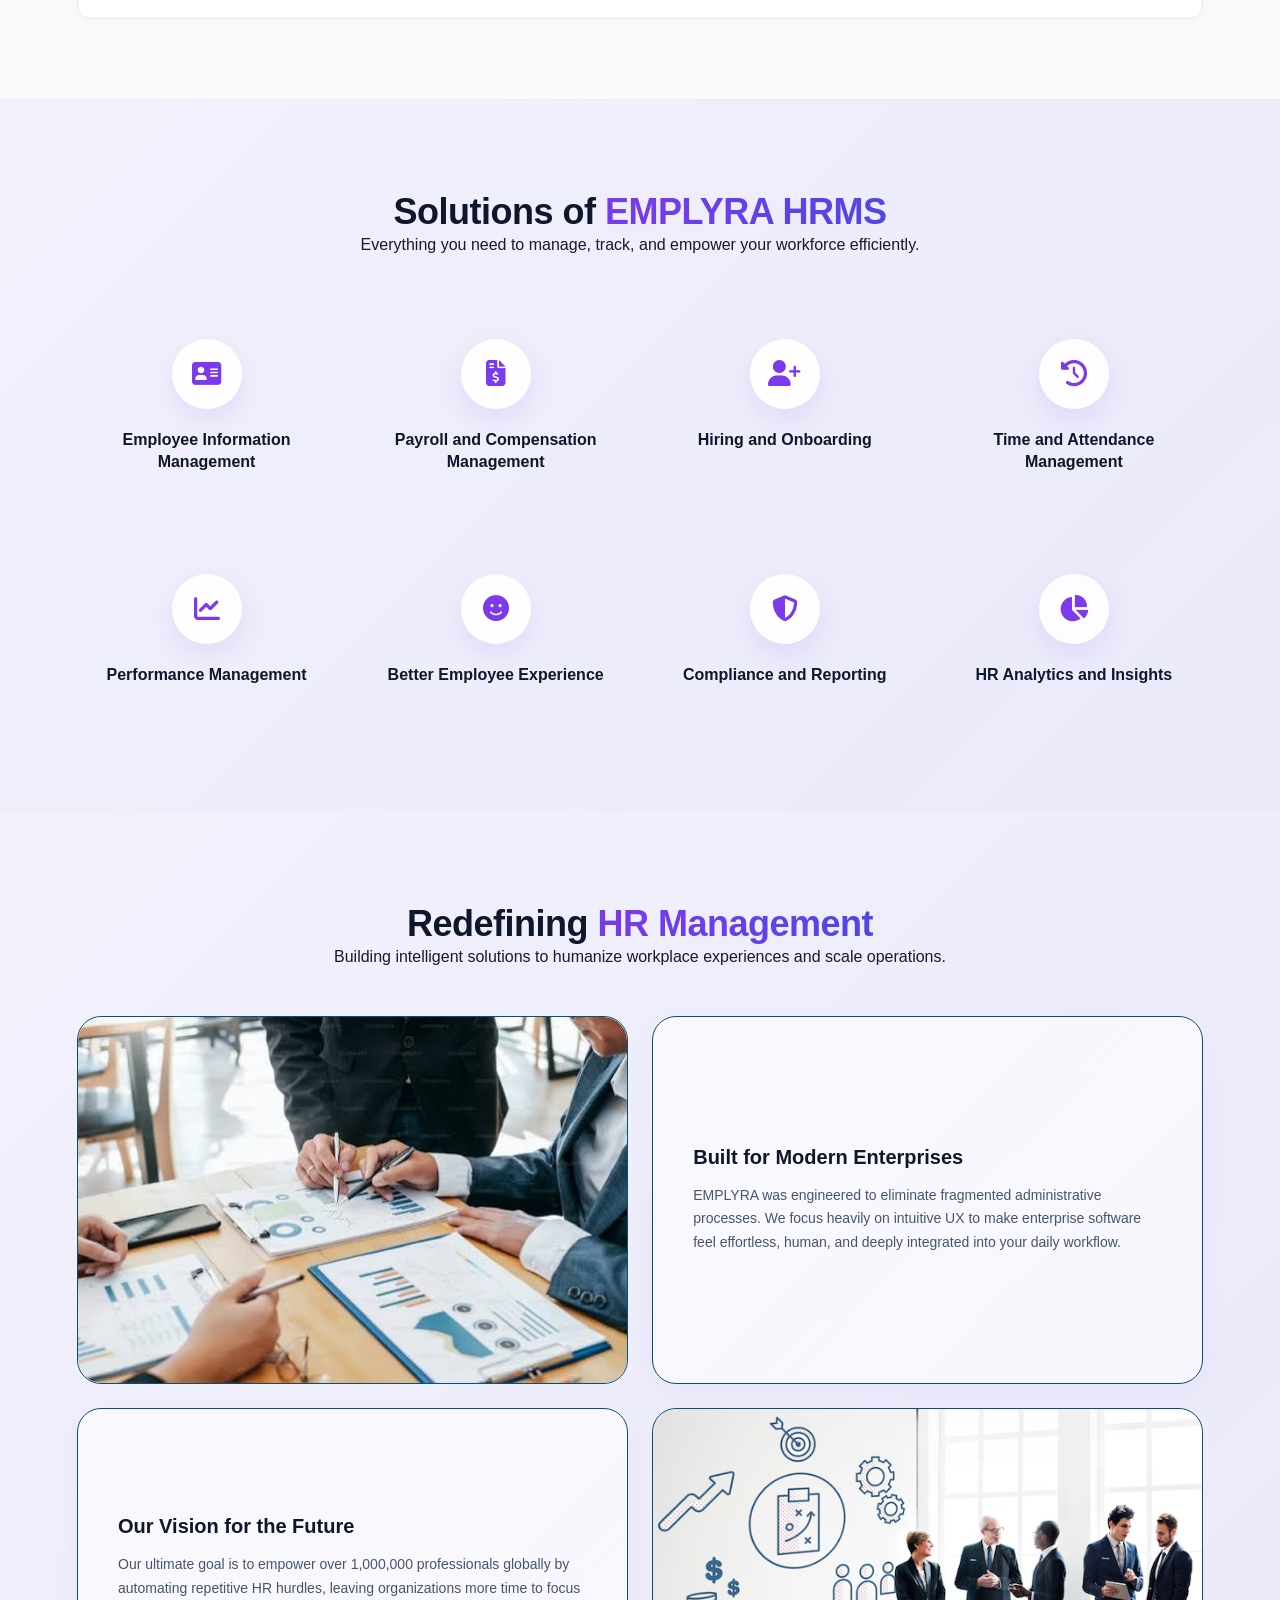
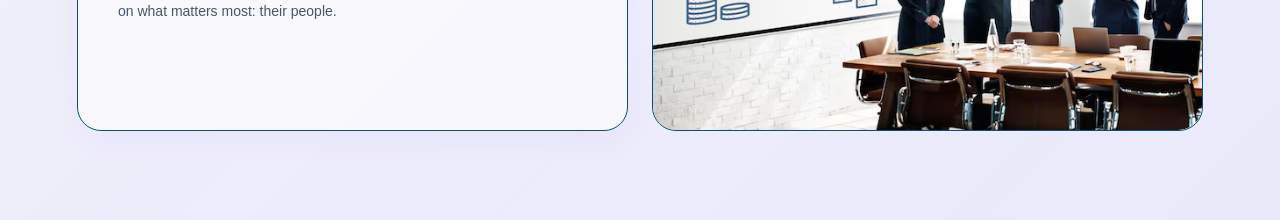
==== commit 66b47f21: "Employee Managment System" ====
--- a/index.html
+++ b/index.html
@@ -180,7 +180,7 @@
         
         <!-- Header -->
         <div class="simec-header scroll-reveal">
-            <h2>Key Features of <span class="highlight-text">EMPLYRA HRMS</span></h2>
+    <h2>Solutions of <span class="highlight-text">EMPLYRA HRMS</span></h2>
             <p class="simec-subtitle">Everything you need to manage, track, and empower your workforce efficiently.</p>
         </div>
 
@@ -254,7 +254,50 @@
         </div>
 
     </div>
+</section> 
+
+   <!-- Solutions Section  -->
+      <!-- About Section  -->
+    <section id="about" class="simec-about-bento-section scroll-reveal">
+    <div class="simec-container">
+        
+        <!-- Section Header -->
+        <div class="simec-header scroll-reveal">
+            <h2>Redefining <span class="highlight-text">HR Management</span></h2>
+            <p class="simec-subtitle">Building intelligent solutions to humanize workplace experiences and scale operations.</p>
+        </div>
+
+        <!-- Bento Grid Layout -->
+        <div class="emplyra-bento-grid scroll-reveal">
+            
+            <!-- Box 1: Image / Illustration -->
+            <div class="bento-card bento-img-card">
+                <img src="images/img7.jpg" alt="EMPLYRA Team Collaboration" />
+            </div>
+
+            <!-- Box 2: Text Description 1 -->
+            <div class="bento-card bento-text-card">
+                <h3>Built for Modern Enterprises</h3>
+                <p>EMPLYRA was engineered to eliminate fragmented administrative processes. We focus heavily on intuitive UX to make enterprise software feel effortless, human, and deeply integrated into your daily workflow.</p>
+            </div>
+
+            <!-- Box 3: Text Description 2 -->
+            <div class="bento-card bento-text-card">
+                <h3>Our Vision for the Future</h3>
+                <p>Our ultimate goal is to empower over 1,000,000 professionals globally by automating repetitive HR hurdles, leaving organizations more time to focus on what matters most: their people.</p>
+            </div>
+
+            <!-- Box 4: Image / Illustration -->
+            <div class="bento-card bento-img-card">
+                <img src="images/img9.avif" alt="EMPLYRA Dashboard Preview" />
+            </div>
+
+        </div>
+
+    </div>
 </section>
+
+ <!-- About Section  -->
 
      
     <script src="script.js">
--- a/style.css
+++ b/style.css
@@ -1268,6 +1268,11 @@
     border: none;
     transition: all 0.4s ease;
 }
+.hr-icon-circle:hover {
+    background: #a78bfa;
+    color: white;
+    border: none;
+}
 .hr-feature-card h3 {
     font-size: 16px;
     font-weight: bold;
@@ -1285,16 +1290,11 @@
 }
 
 body.dark-mode .hr-feature-card {
-    background: rgba(30, 41, 59, 0.35); /* Dark mode mein transparent glass look */
+    background: transparent;
     backdrop-filter: blur(12px);
     border: none;
-    box-shadow: 0 10px 30px rgba(0, 0, 0, 0.15);
-}
-
-body.dark-mode .hr-feature-card:hover {
-    background: rgba(30, 41, 59, 0.65);
-    box-shadow: 0 20px 40px rgba(124, 58, 237, 0.2);
-}
+}
+
 
 body.dark-mode .hr-icon-circle {
     background: rgba(30, 41, 59, 0.5);
@@ -1338,4 +1338,123 @@
 .scroll-reveal.active {
     opacity: 1;
     transform: translateY(0);
+}
+
+/* =========================================
+   EMPLYRA ABOUT BENTO SECTION CSS
+========================================= */
+.simec-about-bento-section {
+    padding: 90px 6%;
+    background: linear-gradient(135deg, rgba(124, 58, 237, 0.04), rgba(79, 70, 229, 0.08));
+    position: relative;
+    overflow: hidden;
+    transition: background 0.3s ease;
+}
+
+.emplyra-bento-grid {
+    display: grid;
+    grid-template-columns: repeat(2, 1fr);
+    gap: 24px;
+    margin-top: 50px;
+}
+
+/* Common Bento Card Style (Transparent & Borderless) */
+.bento-card {
+    background: rgba(255, 255, 255, 0.6);
+    backdrop-filter: blur(12px);
+    border: none;
+    border-radius: 24px;
+    overflow: hidden;
+    box-shadow: 0 10px 30px rgba(124, 58, 237, 0.04);
+    transition: all 0.4s ease;
+    display: flex;
+    flex-direction: column;
+    justify-content: center;
+    padding: 40px;
+    border: 1px solid #065075;
+}
+
+.bento-card:hover {
+    transform: translateY(-5px);
+    background: rgba(255, 255, 255, 0.85);
+    box-shadow: 0 20px 40px rgba(124, 58, 237, 0.12);
+}
+
+/* Text Card Styling */
+.bento-text-card h3 {
+    font-size: 20px;
+    font-weight: 800;
+    color: #0f172a;
+    margin-bottom: 15px;
+}
+
+.bento-text-card p {
+    font-size: 14px;
+    color: #475569;
+    line-height: 1.7;
+    margin: 0;
+}
+
+/* Image Card Styling */
+.bento-img-card {
+    padding: 0;
+    background: transparent;
+    box-shadow: none;
+}
+
+.bento-img-card:hover {
+    background: transparent;
+    transform: translateY(-5px);
+}
+
+.bento-img-card img {
+    width: 100%;
+    height: 100%;
+    object-fit: cover;
+    border-radius: 24px;
+    box-shadow: 0 10px 30px rgba(0, 0, 0, 0.08);
+    transition: transform 0.4s ease;
+}
+
+.bento-img-card:hover img {
+    transform: scale(1.02);
+}
+
+/* =========================================
+   DARK MODE STYLES
+========================================= */
+body.dark-mode .simec-about-bento-section {
+    background: linear-gradient(135deg, #0b0f19, #130e26);
+}
+
+body.dark-mode .bento-card {
+    background: rgba(30, 41, 59, 0.35);
+    backdrop-filter: blur(12px);
+    box-shadow: 0 10px 30px rgba(0, 0, 0, 0.15);
+}
+
+body.dark-mode .bento-card:hover {
+    background: rgba(30, 41, 59, 0.65);
+    box-shadow: 0 20px 40px rgba(124, 58, 237, 0.2);
+}
+
+body.dark-mode .bento-text-card h3 {
+    color: #f8fafc;
+}
+
+body.dark-mode .bento-text-card p {
+    color: #94a3b8;
+}
+
+body.dark-mode .bento-img-card {
+    background: transparent;
+}
+
+/* =========================================
+   RESPONSIVE DESIGN
+========================================= */
+@media (max-width: 900px) {
+    .emplyra-bento-grid {
+        grid-template-columns: 1fr;
+    }
 }
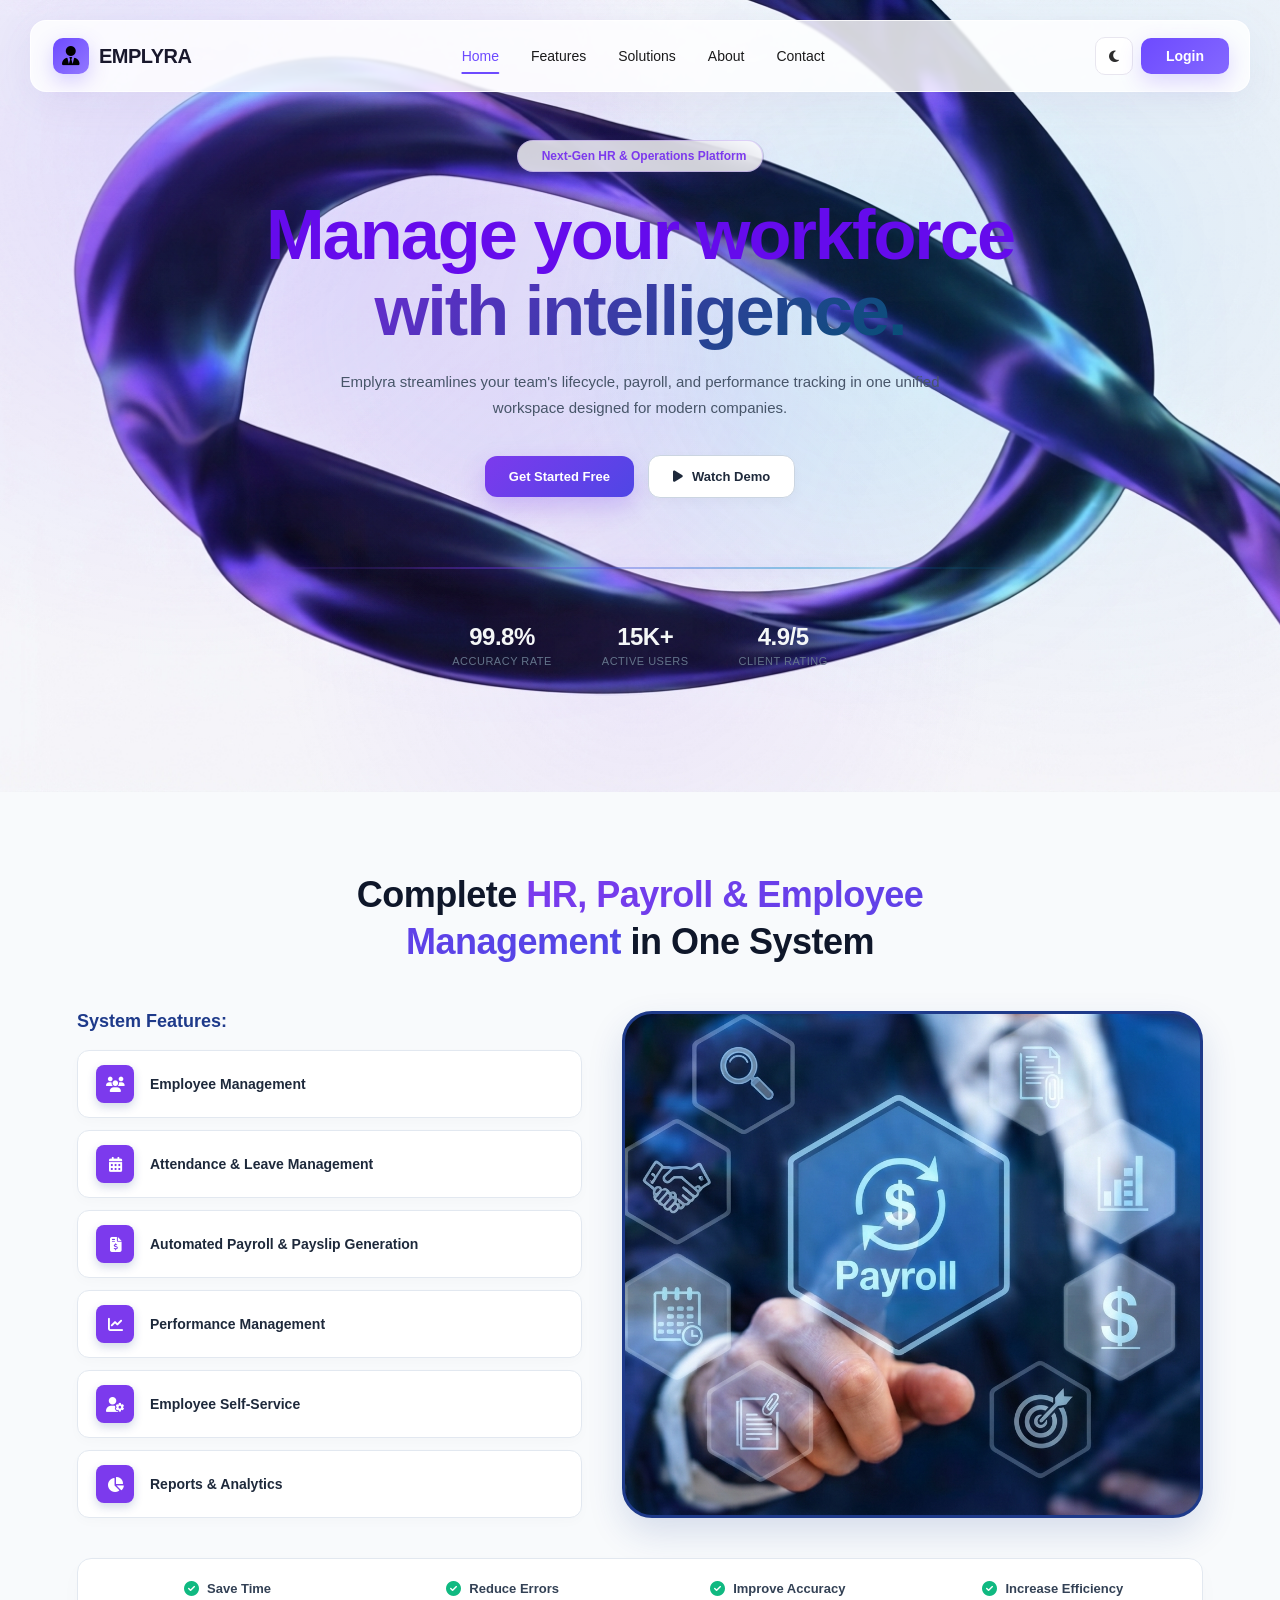
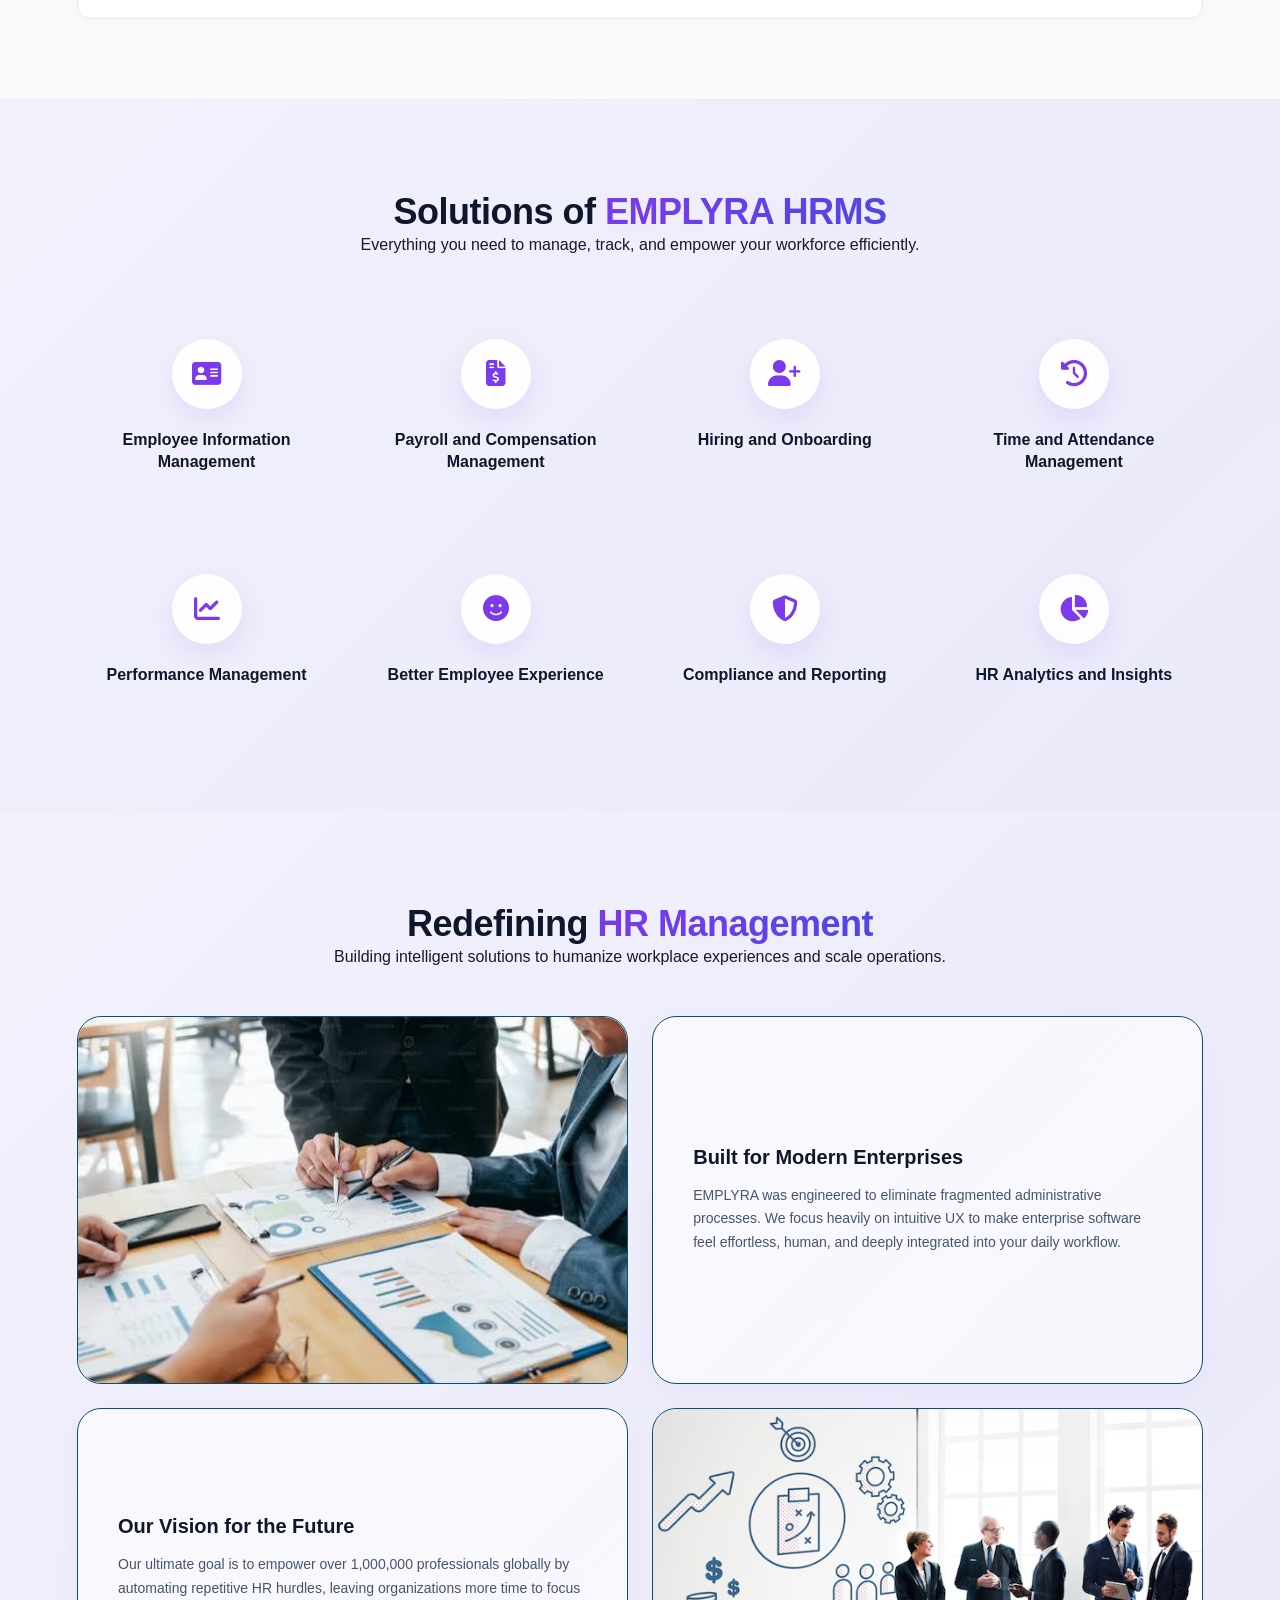
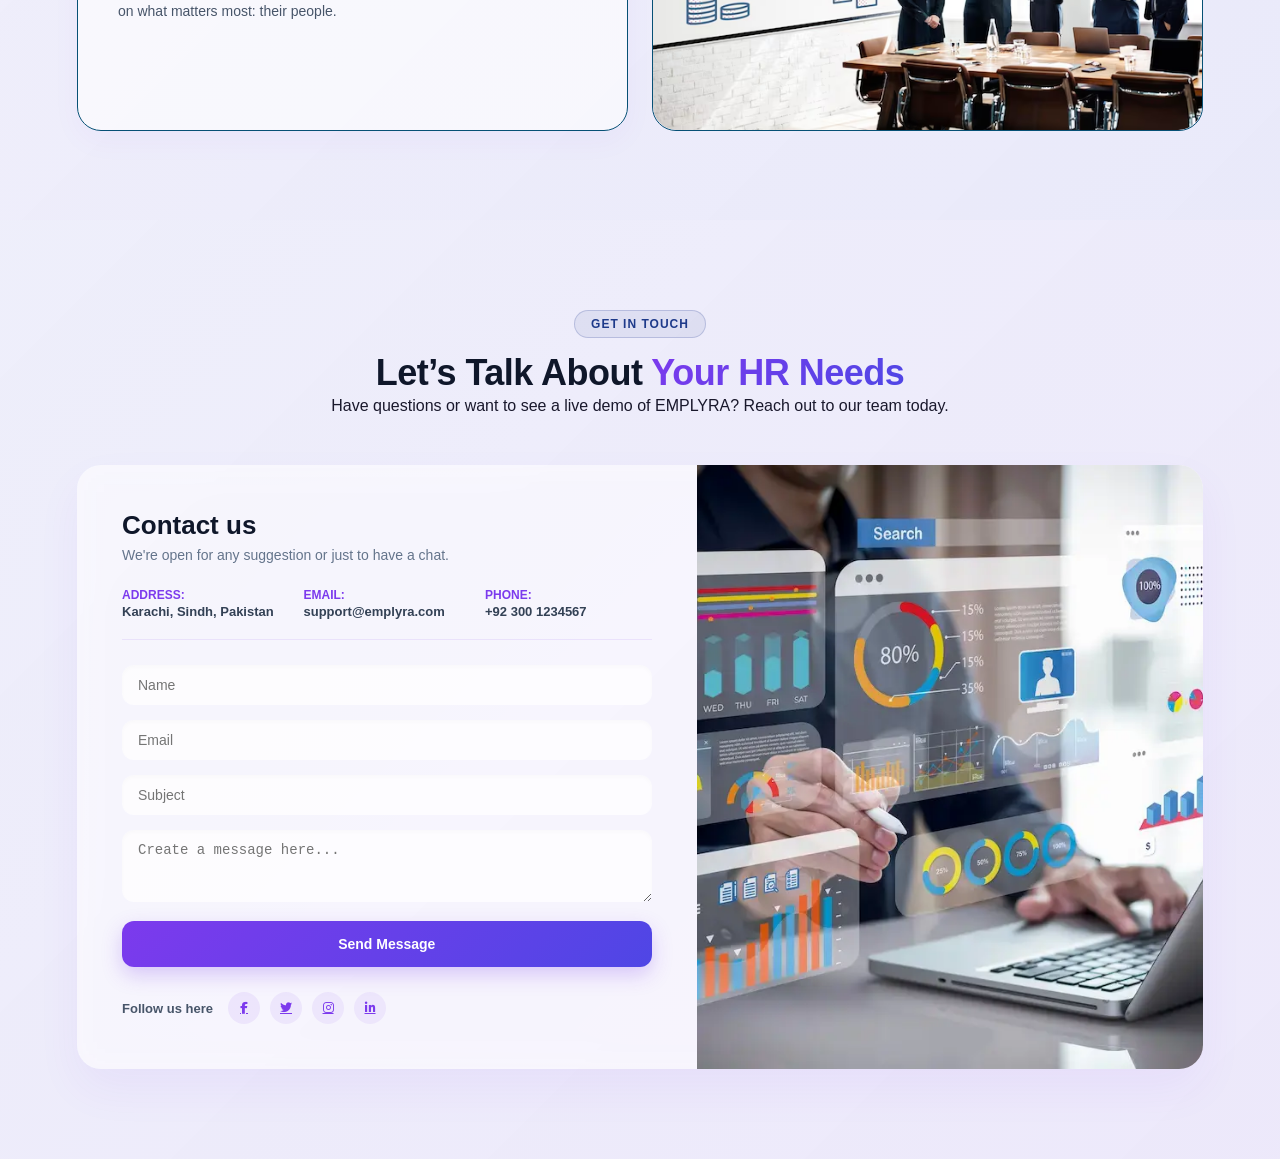
==== commit 56cf7d3a: "Employee Managment System" ====
--- a/index.html
+++ b/index.html
@@ -298,7 +298,83 @@
 </section>
 
  <!-- About Section  -->
-
+   <!-- Contact Section  -->
+    <section id="contact-us" class="simec-contact-section scroll-reveal">
+    <div class="simec-container">
+        
+        <!-- Section Header -->
+        <div class="simec-header scroll-reveal">
+            <span class="simec-badge">GET IN TOUCH</span>
+            <h2>Let’s Talk About <span class="highlight-text">Your HR Needs</span></h2>
+            <p class="simec-subtitle">Have questions or want to see a live demo of EMPLYRA? Reach out to our team today.</p>
+        </div>
+
+        <!-- Single Split Card Layout (Form on Left, Image on Right) -->
+        <div class="contact-split-card scroll-reveal">
+            
+            <!-- Left Side: Contact Form & Info -->
+            <div class="contact-left-content">
+                <div class="contact-titles">
+                    <h3>Contact us</h3>
+                    <p>We're open for any suggestion or just to have a chat.</p>
+                </div>
+
+                <!-- Quick Info Row -->
+                <div class="contact-mini-info">
+                    <div class="mini-info-item">
+                        <span>Address:</span>
+                        <p>Karachi, Sindh, Pakistan</p>
+                    </div>
+                    <div class="mini-info-item">
+                        <span>Email:</span>
+                        <p>support@emplyra.com</p>
+                    </div>
+                    <div class="mini-info-item">
+                        <span>Phone:</span>
+                        <p>+92 300 1234567</p>
+                    </div>
+                </div>
+
+                <!-- Form -->
+                <form id="emplyraContactForm" onsubmit="event.preventDefault();">
+                    <div class="form-group">
+                        <input type="text" placeholder="Name" required />
+                    </div>
+                    <div class="form-group">
+                        <input type="email" placeholder="Email" required />
+                    </div>
+                    <div class="form-group">
+                        <input type="text" placeholder="Subject" required />
+                    </div>
+                    <div class="form-group">
+                        <textarea rows="3" placeholder="Create a message here..." required></textarea>
+                    </div>
+                    <button type="submit" class="simec-submit-btn">
+                        Send Message
+                    </button>
+                </form>
+
+                <!-- Social / Follow Us Links -->
+                <div class="contact-follow-us">
+                    <span>Follow us here</span>
+                    <div class="social-links">
+                        <a href="#"><i class="fa-brands fa-facebook-f"></i></a>
+                        <a href="#"><i class="fa-brands fa-twitter"></i></a>
+                        <a href="#"><i class="fa-brands fa-instagram"></i></a>
+                        <a href="#"><i class="fa-brands fa-linkedin-in"></i></a>
+                    </div>
+                </div>
+            </div>
+
+            <!-- Right Side: Image Container -->
+            <div class="contact-right-image">
+                <img src="images/img10.webp" alt="EMPLYRA Workspace" />
+            </div>
+
+        </div>
+
+    </div>
+</section>
      
     <script src="script.js">
         /* THEME */
--- a/style.css
+++ b/style.css
@@ -1457,4 +1457,256 @@
     .emplyra-bento-grid {
         grid-template-columns: 1fr;
     }
+}
+/* =========================================
+   EMPLYRA SPLIT CONTACT SECTION CSS
+========================================= */
+.simec-contact-section {
+    padding: 90px 6%;
+    background: linear-gradient(135deg, rgba(79, 70, 229, 0.05), rgba(124, 58, 237, 0.08));
+    position: relative;
+    overflow: hidden;
+    transition: background 0.3s ease;
+}
+
+/* Master Split Card */
+.contact-split-card {
+    display: grid;
+    grid-template-columns: 1.1fr 0.9fr;
+    background: rgba(255, 255, 255, 0.65);
+    backdrop-filter: blur(16px);
+    border: none;
+    border-radius: 24px;
+    overflow: hidden;
+    box-shadow: 0 20px 45px rgba(124, 58, 237, 0.06);
+    margin-top: 50px;
+    transition: all 0.4s ease;
+}
+
+.contact-split-card:hover {
+    box-shadow: 0 25px 55px rgba(124, 58, 237, 0.12);
+    background: rgba(255, 255, 255, 0.85);
+}
+
+/* Left Content Side */
+.contact-left-content {
+    padding: 45px;
+    display: flex;
+    flex-direction: column;
+    justify-content: space-between;
+}
+
+.contact-titles h3 {
+    font-size: 26px;
+    font-weight: 800;
+    color: #0f172a;
+    margin-bottom: 6px;
+}
+
+.contact-titles p {
+    font-size: 14px;
+    color: #64748b;
+    margin-bottom: 25px;
+}
+
+/* Mini Info Details */
+.contact-mini-info {
+    display: grid;
+    grid-template-columns: repeat(3, 1fr);
+    gap: 15px;
+    margin-bottom: 25px;
+    padding-bottom: 20px;
+    border-bottom: 1px solid rgba(124, 58, 237, 0.1);
+}
+
+.mini-info-item span {
+    font-size: 12px;
+    font-weight: 700;
+    color: #7c3aed;
+    text-transform: uppercase;
+    display: block;
+    margin-bottom: 2px;
+}
+
+.mini-info-item p {
+    font-size: 13px;
+    color: #334155;
+    margin: 0;
+    font-weight: 600;
+}
+
+/* Form Styles */
+.form-group {
+    margin-bottom: 15px;
+}
+
+.form-group input,
+.form-group textarea {
+    width: 100%;
+    padding: 12px 16px;
+    background: rgba(255, 255, 255, 0.7);
+    border: none;
+    border-radius: 12px;
+    font-size: 14px;
+    color: #0f172a;
+    outline: none;
+    transition: all 0.3s ease;
+    box-shadow: inset 0 2px 4px rgba(0, 0, 0, 0.02);
+}
+
+.form-group input:focus,
+.form-group textarea:focus {
+    background: #ffffff;
+    box-shadow: 0 0 0 3px rgba(124, 58, 237, 0.15);
+}
+
+/* Submit Button */
+.simec-submit-btn {
+    padding: 15px 30px;
+    width: 100%;
+    background: linear-gradient(135deg, #7c3aed, #4f46e5);
+    color: #ffffff;
+    border: none;
+    border-radius: 12px;
+    font-size: 14px;
+    font-weight: 700;
+    cursor: pointer;
+    box-shadow: 0 8px 20px rgba(124, 58, 237, 0.25);
+    transition: all 0.3s ease;
+}
+
+.simec-submit-btn:hover {
+    transform: translateY(-2px);
+    box-shadow: 0 12px 25px rgba(124, 58, 237, 0.35);
+}
+
+/* Follow Us Section */
+.contact-follow-us {
+    margin-top: 25px;
+    display: flex;
+    align-items: center;
+    gap: 15px;
+}
+
+.contact-follow-us span {
+    font-size: 13px;
+    font-weight: 700;
+    color: #475569;
+}
+
+.social-links {
+    display: flex;
+    gap: 10px;
+}
+
+.social-links a {
+    width: 32px;
+    height: 32px;
+    background: rgba(124, 58, 237, 0.08);
+    color: #7c3aed;
+    border-radius: 50%;
+    display: flex;
+    align-items: center;
+    justify-content: center;
+    font-size: 12px;
+    transition: all 0.3s ease;
+}
+
+.social-links a:hover {
+    background: #7c3aed;
+    color: #ffffff;
+    transform: translateY(-2px);
+}
+
+/* Right Image Side */
+.contact-right-image {
+    position: relative;
+    width: 100%;
+    height: 100%;
+    min-height: 450px;
+}
+
+.contact-right-image img {
+    width: 100%;
+    height: 100%;
+    object-fit: cover;
+}
+
+/* =========================================
+   DARK MODE STYLES
+========================================= */
+body.dark-mode .simec-contact-section {
+    background: linear-gradient(135deg, #0b0f19, #130e26);
+}
+
+body.dark-mode .contact-split-card {
+    background: rgba(30, 41, 59, 0.35);
+    box-shadow: 0 20px 45px rgba(0, 0, 0, 0.2);
+}
+
+body.dark-mode .contact-split-card:hover {
+    background: rgba(30, 41, 59, 0.6);
+    box-shadow: 0 25px 55px rgba(124, 58, 237, 0.2);
+}
+
+body.dark-mode .contact-titles h3,
+body.dark-mode .mini-info-item p {
+    color: #f8fafc;
+}
+
+body.dark-mode .contact-titles p,
+body.dark-mode .contact-follow-us span {
+    color: #94a3b8;
+}
+
+body.dark-mode .mini-info-item span {
+    color: #a78bfa;
+}
+
+body.dark-mode .contact-mini-info {
+    border-color: rgba(124, 58, 237, 0.2);
+}
+
+body.dark-mode .form-group input,
+body.dark-mode .form-group textarea {
+    background: rgba(15, 23, 42, 0.6);
+    color: #f8fafc;
+}
+
+body.dark-mode .form-group input:focus,
+body.dark-mode .form-group textarea:focus {
+    background: rgba(15, 23, 42, 0.9);
+    box-shadow: 0 0 0 3px rgba(124, 58, 237, 0.25);
+}
+
+body.dark-mode .social-links a {
+    background: rgba(124, 58, 237, 0.2);
+    color: #a78bfa;
+}
+
+body.dark-mode .social-links a:hover {
+    background: #7c3aed;
+    color: #ffffff;
+}
+
+/* =========================================
+   RESPONSIVE DESIGN
+========================================= */
+@media (max-width: 992px) {
+    .contact-split-card {
+        grid-template-columns: 1fr;
+    }
+    .contact-right-image {
+        min-height: 300px;
+    }
+}
+
+@media (max-width: 576px) {
+    .contact-mini-info {
+        grid-template-columns: 1fr;
+        gap: 10px;
+    }
+    .contact-left-content {
+        padding: 30px 20px;
+    }
 }
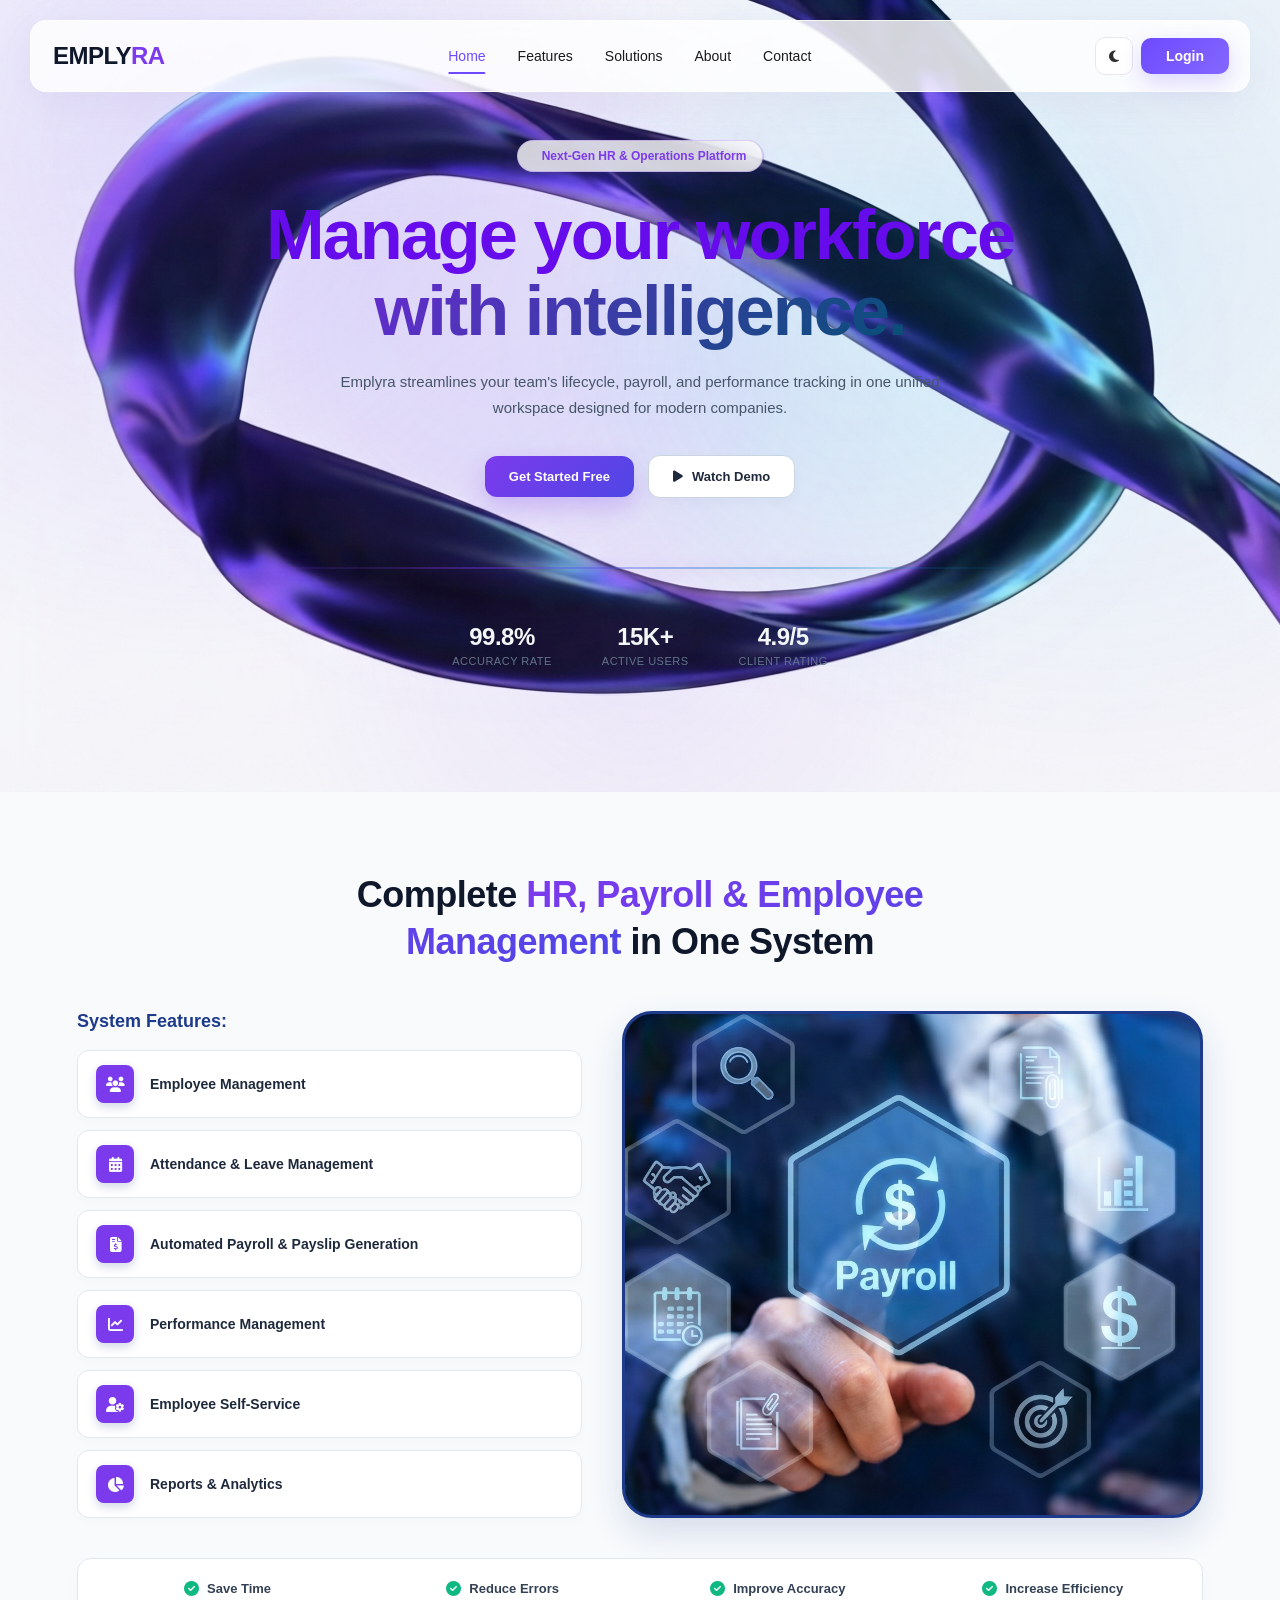
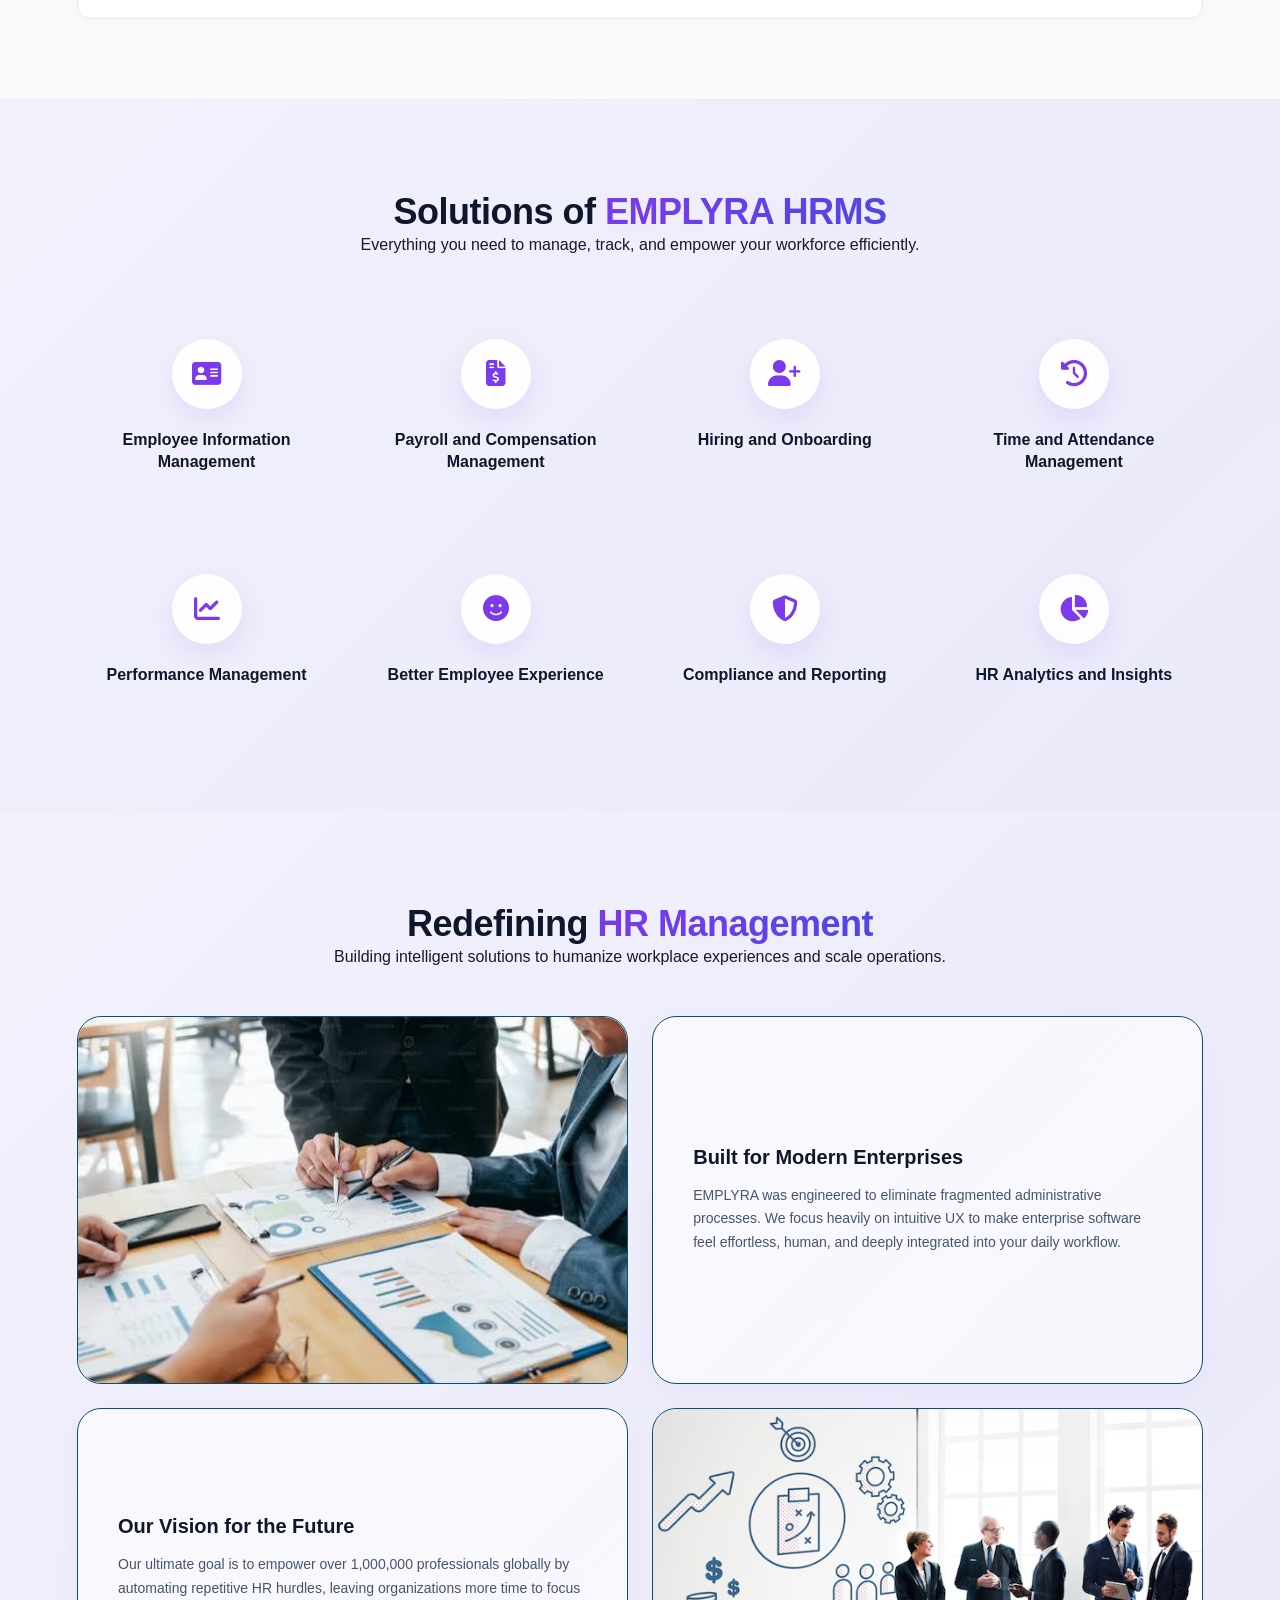
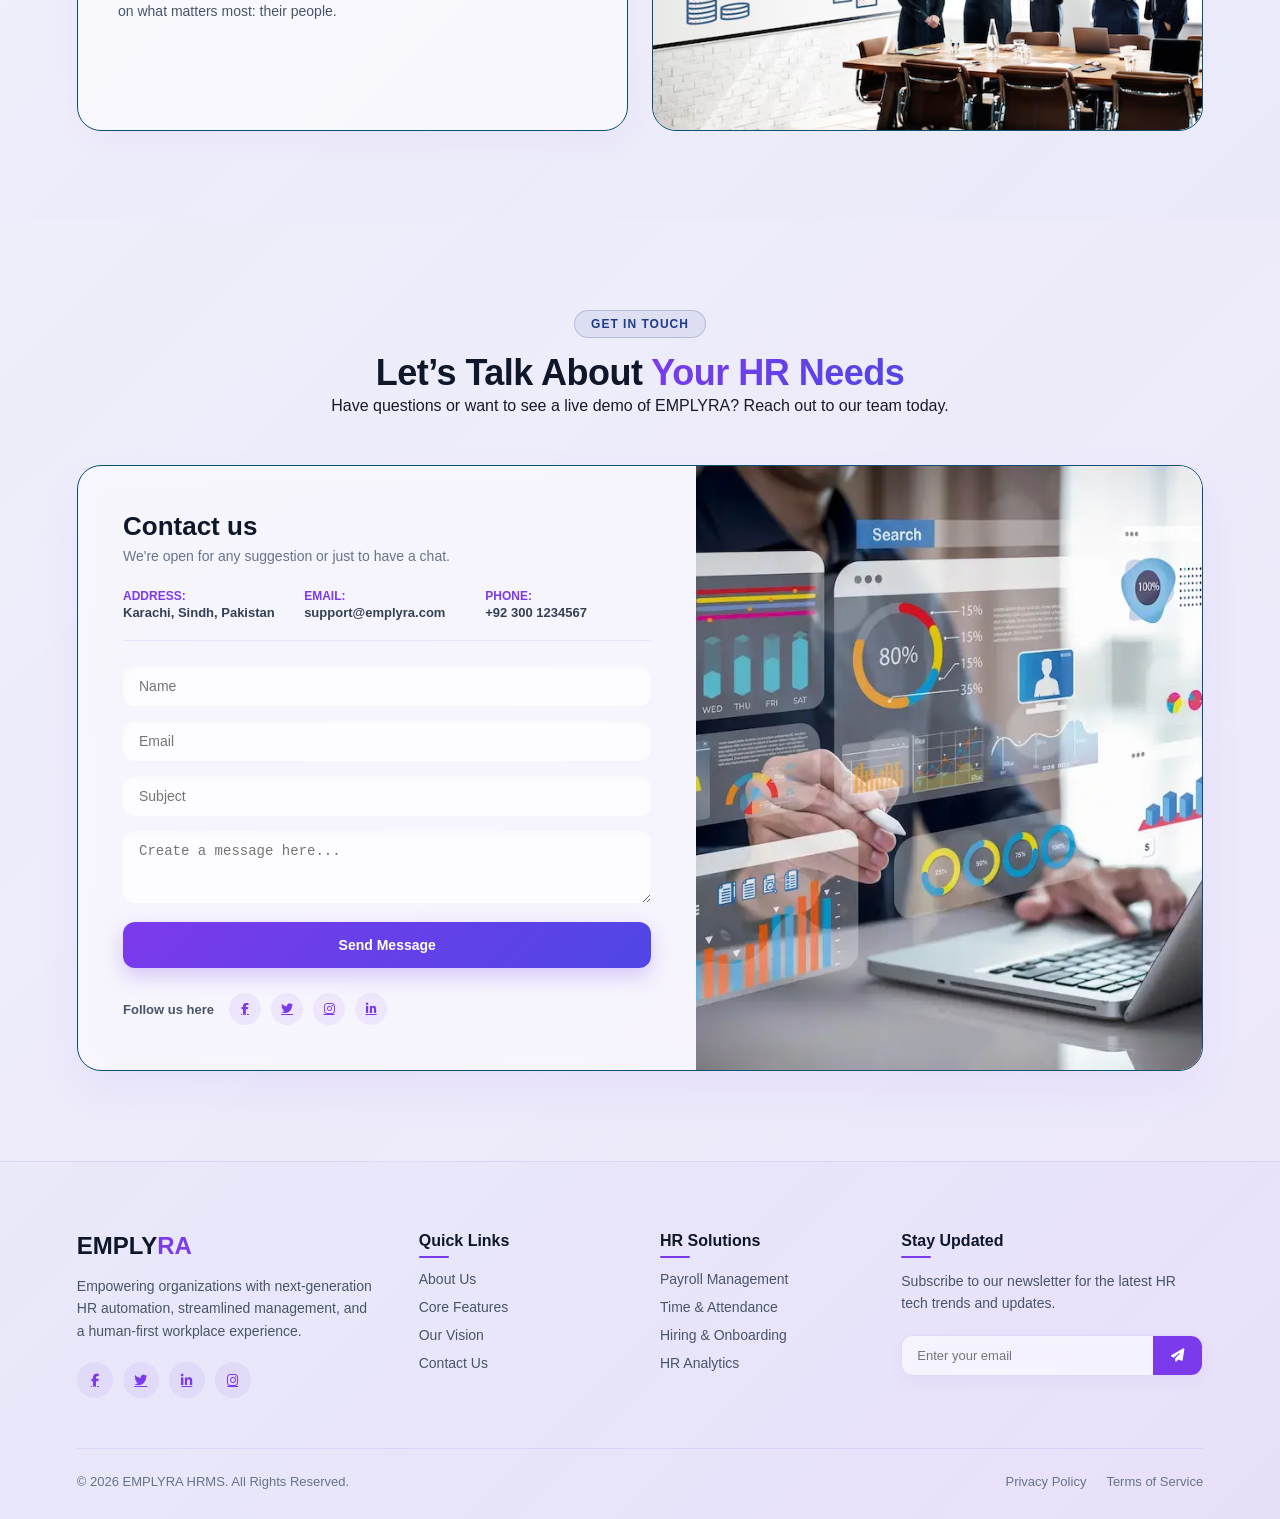
==== commit 096f7259: "Employee Managment System" ====
--- a/index.html
+++ b/index.html
@@ -13,10 +13,7 @@
 <body>
     <nav class="navbar">
         <div class="nav-logo">
-            <div class="logo-icon">
-                <i class="fas fa-user-tie"></i>
-            </div>
-            <span>EMPLYRA</span>
+              <h3>EMPLY<span>RA</span></h3>
         </div>
 
         <div class="nav-links">
@@ -375,6 +372,73 @@
 
     </div>
 </section>
+
+  <!-- Contact  -->
+   <footer id="footer" class="simec-footer-section scroll-reveal">
+    <div class="simec-container">
+        
+        <!-- Main Footer Content Grid -->
+        <div class="footer-grid">
+            
+            <!-- Column 1: Brand Info & Bio -->
+            <div class="footer-widget brand-widget">
+                <div class="footer-logo">
+                    <h3>EMPLY<span>RA</span></h3>
+                </div>
+                <p>Empowering organizations with next-generation HR automation, streamlined management, and a human-first workplace experience.</p>
+                <div class="footer-socials">
+                    <a href="#"><i class="fa-brands fa-facebook-f"></i></a>
+                    <a href="#"><i class="fa-brands fa-twitter"></i></a>
+                    <a href="#"><i class="fa-brands fa-linkedin-in"></i></a>
+                    <a href="#"><i class="fa-brands fa-instagram"></i></a>
+                </div>
+            </div>
+
+            <!-- Column 2: Quick Links -->
+            <div class="footer-widget">
+                <h4>Quick Links</h4>
+                <ul class="footer-links">
+                    <li><a href="#about-us">About Us</a></li>
+                    <li><a href="#hr-solutions">Core Features</a></li>
+                    <li><a href="#emplyra-about">Our Vision</a></li>
+                    <li><a href="#contact-us">Contact Us</a></li>
+                </ul>
+            </div>
+
+            <!-- Column 3: Solutions / Services -->
+            <div class="footer-widget">
+                <h4>HR Solutions</h4>
+                <ul class="footer-links">
+                    <li><a href="#">Payroll Management</a></li>
+                    <li><a href="#">Time & Attendance</a></li>
+                    <li><a href="#">Hiring & Onboarding</a></li>
+                    <li><a href="#">HR Analytics</a></li>
+                </ul>
+            </div>
+
+            <!-- Column 4: Newsletter Subscription -->
+            <div class="footer-widget newsletter-widget">
+                <h4>Stay Updated</h4>
+                <p>Subscribe to our newsletter for the latest HR tech trends and updates.</p>
+                <form class="footer-newsletter-form" onsubmit="event.preventDefault();">
+                    <input type="email" placeholder="Enter your email" required />
+                    <button type="submit"><i class="fa-solid fa-paper-plane"></i></button>
+                </form>
+            </div>
+
+        </div>
+
+        <!-- Footer Bottom Bar -->
+        <div class="footer-bottom">
+            <p>&copy; 2026 EMPLYRA HRMS. All Rights Reserved.</p>
+            <div class="footer-bottom-links">
+                <a href="#">Privacy Policy</a>
+                <a href="#">Terms of Service</a>
+            </div>
+        </div>
+
+    </div>
+</footer>
      
     <script src="script.js">
         /* THEME */
--- a/style.css
+++ b/style.css
@@ -40,7 +40,6 @@
      transition: 0.35s ease;
      font-weight: bold;
  }
-
  /* LOGO */
 
  .nav-logo {
@@ -52,22 +51,26 @@
      letter-spacing: -0.5px;
  }
 
- .logo-icon {
-     width: 36px;
-     height: 36px;
-     display: flex;
-     align-items: center;
-     justify-content: center;
-     border-radius: 10px;
-     background: linear-gradient(135deg, #6d4aff, #9278ff);
-     color: black;
-     box-shadow: 0 7px 20px rgba(109, 74, 255, 0.25);
- }
-
- .nav-logo span {
-     color: #19182c;
- }
-
+
+.nav-logo h3 {
+    font-size: 24px;
+    font-weight: 800;
+    color: #0f172a; /* Light mode mein text color */
+    margin: 0;
+    transition: color 0.3s ease;
+}
+
+.nav-logo h3 span {
+    color: #7c3aed; /* 'RA' ka purple color */
+}
+
+/* Dark mode ke liye support */
+body.dark-mode .nav-logo h3 span {
+     color: #7c3aed;
+}
+body.dark-mode .nav-logo h3{
+    color: white;
+}
  /* NAV LINKS */
 
  .nav-links {
@@ -1481,6 +1484,7 @@
     box-shadow: 0 20px 45px rgba(124, 58, 237, 0.06);
     margin-top: 50px;
     transition: all 0.4s ease;
+    border: 1px solid #065075;
 }
 
 .contact-split-card:hover {
@@ -1709,4 +1713,246 @@
     .contact-left-content {
         padding: 30px 20px;
     }
+}
+
+/* =========================================
+   EMPLYRA FOOTER SECTION CSS
+========================================= */
+.simec-footer-section {
+    padding: 70px 6% 30px;
+    background: linear-gradient(135deg, rgba(79, 70, 229, 0.08), rgba(124, 58, 237, 0.12));
+    position: relative;
+    overflow: hidden;
+    transition: background 0.3s ease;
+    border-top: 1px solid rgba(124, 58, 237, 0.1);
+}
+
+.footer-grid {
+    display: grid;
+    grid-template-columns: 1.5fr 1fr 1fr 1.5fr;
+    gap: 40px;
+    margin-bottom: 50px;
+}
+
+/* Footer Widget Styles */
+.footer-widget h4 {
+    font-size: 16px;
+    font-weight: 700;
+    color: #0f172a;
+    margin-bottom: 20px;
+    position: relative;
+}
+
+.footer-widget h4::after {
+    content: '';
+    position: absolute;
+    left: 0;
+    bottom: -8px;
+    width: 30px;
+    height: 2px;
+    background: #7c3aed;
+    border-radius: 2px;
+}
+
+.footer-logo h3 {
+    font-size: 24px;
+    font-weight: 800;
+    color: #0f172a;
+    margin-bottom: 15px;
+}
+
+.footer-logo h3 span {
+    color: #7c3aed;
+}
+
+.brand-widget p,
+.newsletter-widget p {
+    font-size: 14px;
+    color: #475569;
+    line-height: 1.6;
+    margin-bottom: 20px;
+}
+
+/* Footer Social Icons */
+.footer-socials {
+    display: flex;
+    gap: 10px;
+}
+
+.footer-socials a {
+    width: 36px;
+    height: 36px;
+    background: rgba(124, 58, 237, 0.08);
+    color: #7c3aed;
+    border-radius: 50%;
+    display: flex;
+    align-items: center;
+    justify-content: center;
+    font-size: 13px;
+    transition: all 0.3s ease;
+}
+
+.footer-socials a:hover {
+    background: #7c3aed;
+    color: #ffffff;
+    transform: translateY(-3px);
+}
+
+/* Footer Links List */
+.footer-links {
+    list-style: none;
+    padding: 0;
+    margin: 0;
+    display: flex;
+    flex-direction: column;
+    gap: 10px;
+}
+
+.footer-links li a {
+    font-size: 14px;
+    color: #475569;
+    text-decoration: none;
+    transition: all 0.3s ease;
+}
+
+.footer-links li a:hover {
+    color: #7c3aed;
+    padding-left: 5px;
+}
+
+/* Newsletter Form */
+.footer-newsletter-form {
+    display: flex;
+    background: rgba(255, 255, 255, 0.7);
+    backdrop-filter: blur(10px);
+    border-radius: 12px;
+    overflow: hidden;
+    box-shadow: 0 5px 15px rgba(124, 58, 237, 0.05);
+    border: 1px solid rgba(124, 58, 237, 0.15);
+}
+
+.footer-newsletter-form input {
+    width: 100%;
+    padding: 12px 15px;
+    background: transparent;
+    border: none;
+    font-size: 13px;
+    color: #0f172a;
+    outline: none;
+}
+
+.footer-newsletter-form button {
+    background: #7c3aed;
+    color: #ffffff;
+    border: none;
+    padding: 0 18px;
+    cursor: pointer;
+    transition: background 0.3s ease;
+}
+
+.footer-newsletter-form button:hover {
+    background: #6d28d9;
+}
+
+/* Footer Bottom Bar */
+.footer-bottom {
+    padding-top: 25px;
+    border-top: 1px solid rgba(124, 58, 237, 0.1);
+    display: flex;
+    justify-content: space-between;
+    align-items: center;
+}
+
+.footer-bottom p {
+    font-size: 13px;
+    color: #64748b;
+    margin: 0;
+}
+
+.footer-bottom-links {
+    display: flex;
+    gap: 20px;
+}
+
+.footer-bottom-links a {
+    font-size: 13px;
+    color: #64748b;
+    text-decoration: none;
+    transition: color 0.3s ease;
+}
+
+.footer-bottom-links a:hover {
+    color: #7c3aed;
+}
+
+/* =========================================
+   DARK MODE STYLES
+========================================= */
+body.dark-mode .simec-footer-section {
+    background: linear-gradient(135deg, #0b0f19, #130e26);
+    border-color: rgba(124, 58, 237, 0.2);
+}
+
+body.dark-mode .footer-widget h4 {
+    color: #f8fafc;
+}
+
+body.dark-mode .footer-logo h3 {
+    color: #f8fafc;
+}
+
+body.dark-mode .brand-widget p,
+body.dark-mode .newsletter-widget p,
+body.dark-mode .footer-links li a,
+body.dark-mode .footer-bottom p,
+body.dark-mode .footer-bottom-links a {
+    color: #94a3b8;
+}
+
+body.dark-mode .footer-links li a:hover {
+    color: #a78bfa;
+}
+
+body.dark-mode .footer-socials a {
+    background: rgba(124, 58, 237, 0.2);
+    color: #a78bfa;
+}
+
+body.dark-mode .footer-socials a:hover {
+    background: #7c3aed;
+    color: #ffffff;
+}
+
+body.dark-mode .footer-newsletter-form {
+    background: rgba(15, 23, 42, 0.6);
+    border-color: rgba(124, 58, 237, 0.25);
+}
+
+body.dark-mode .footer-newsletter-form input {
+    color: #f8fafc;
+}
+
+body.dark-mode .footer-bottom {
+    border-color: rgba(124, 58, 237, 0.2);
+}
+
+/* =========================================
+   RESPONSIVE DESIGN
+========================================= */
+@media (max-width: 992px) {
+    .footer-grid {
+        grid-template-columns: repeat(2, 1fr);
+        gap: 30px;
+    }
+}
+
+@media (max-width: 576px) {
+    .footer-grid {
+        grid-template-columns: 1fr;
+    }
+    .footer-bottom {
+        flex-direction: column;
+        gap: 15px;
+        text-align: center;
+    }
 }
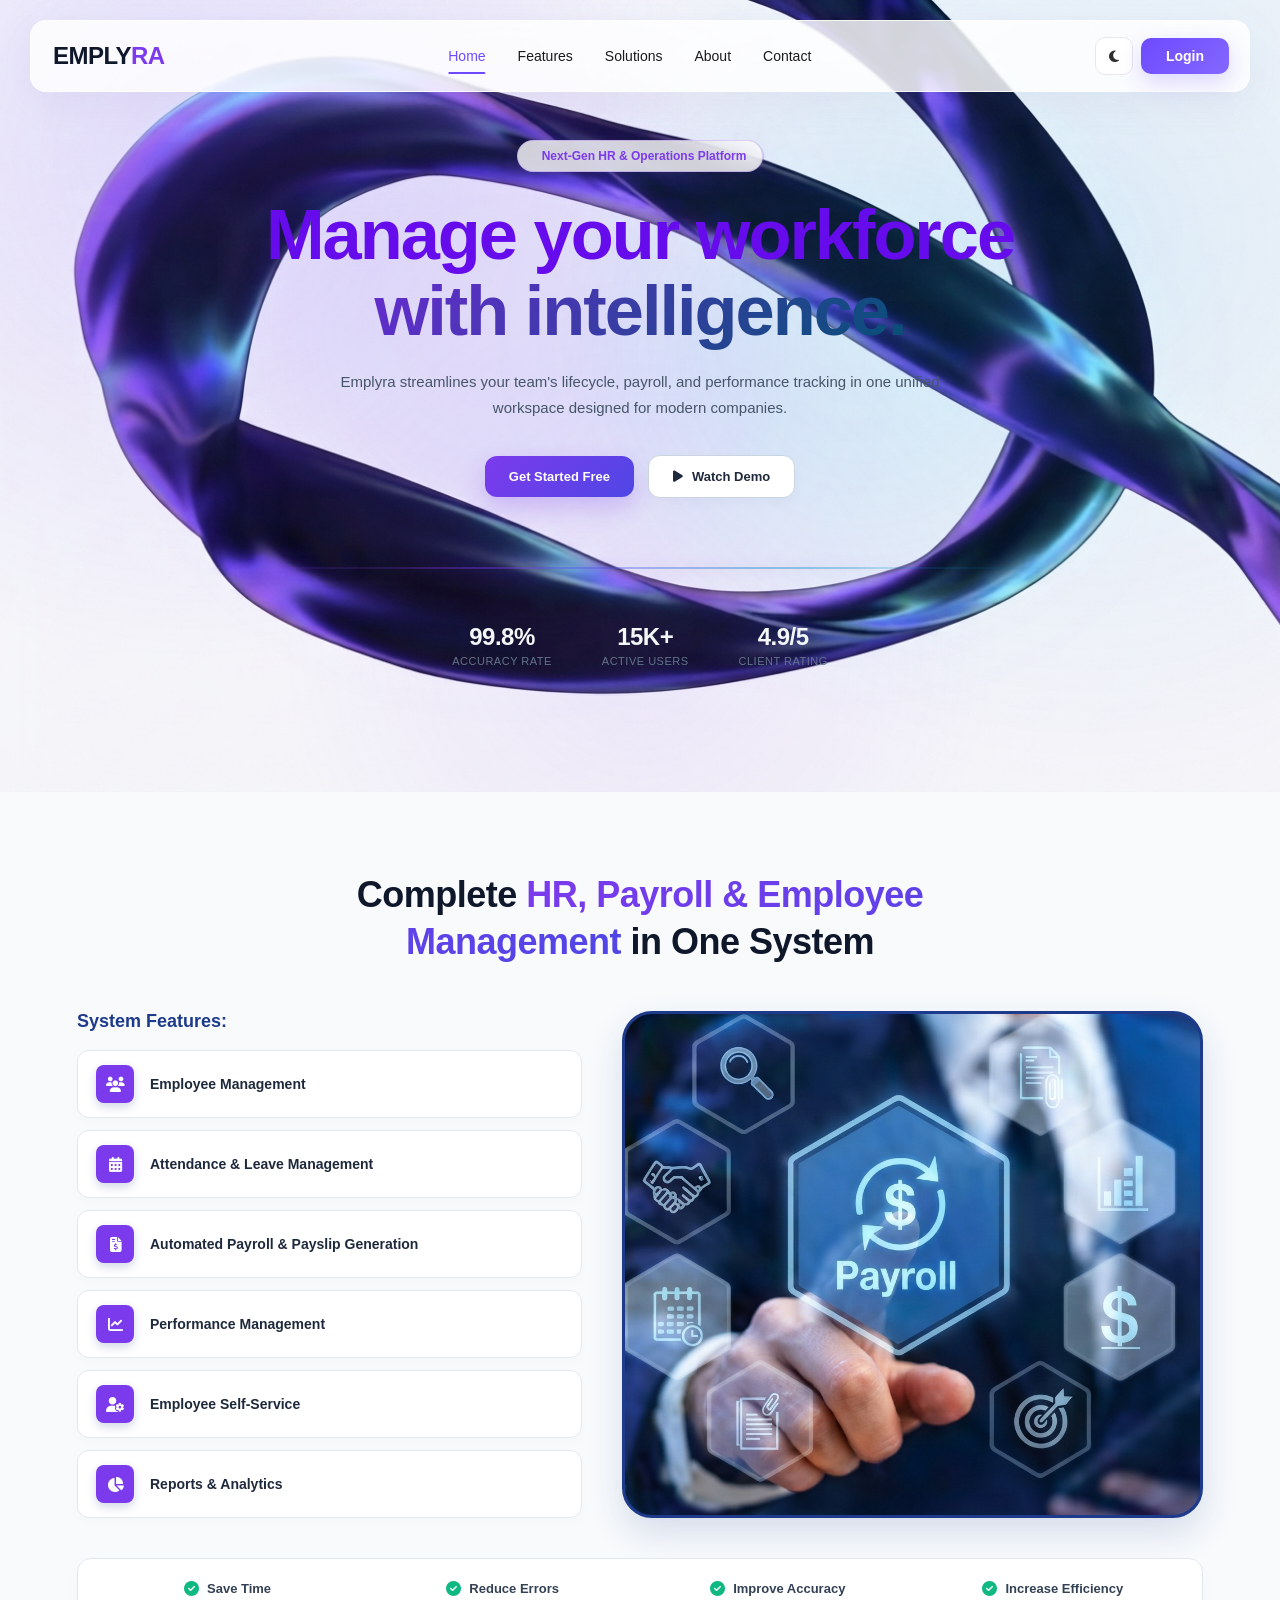
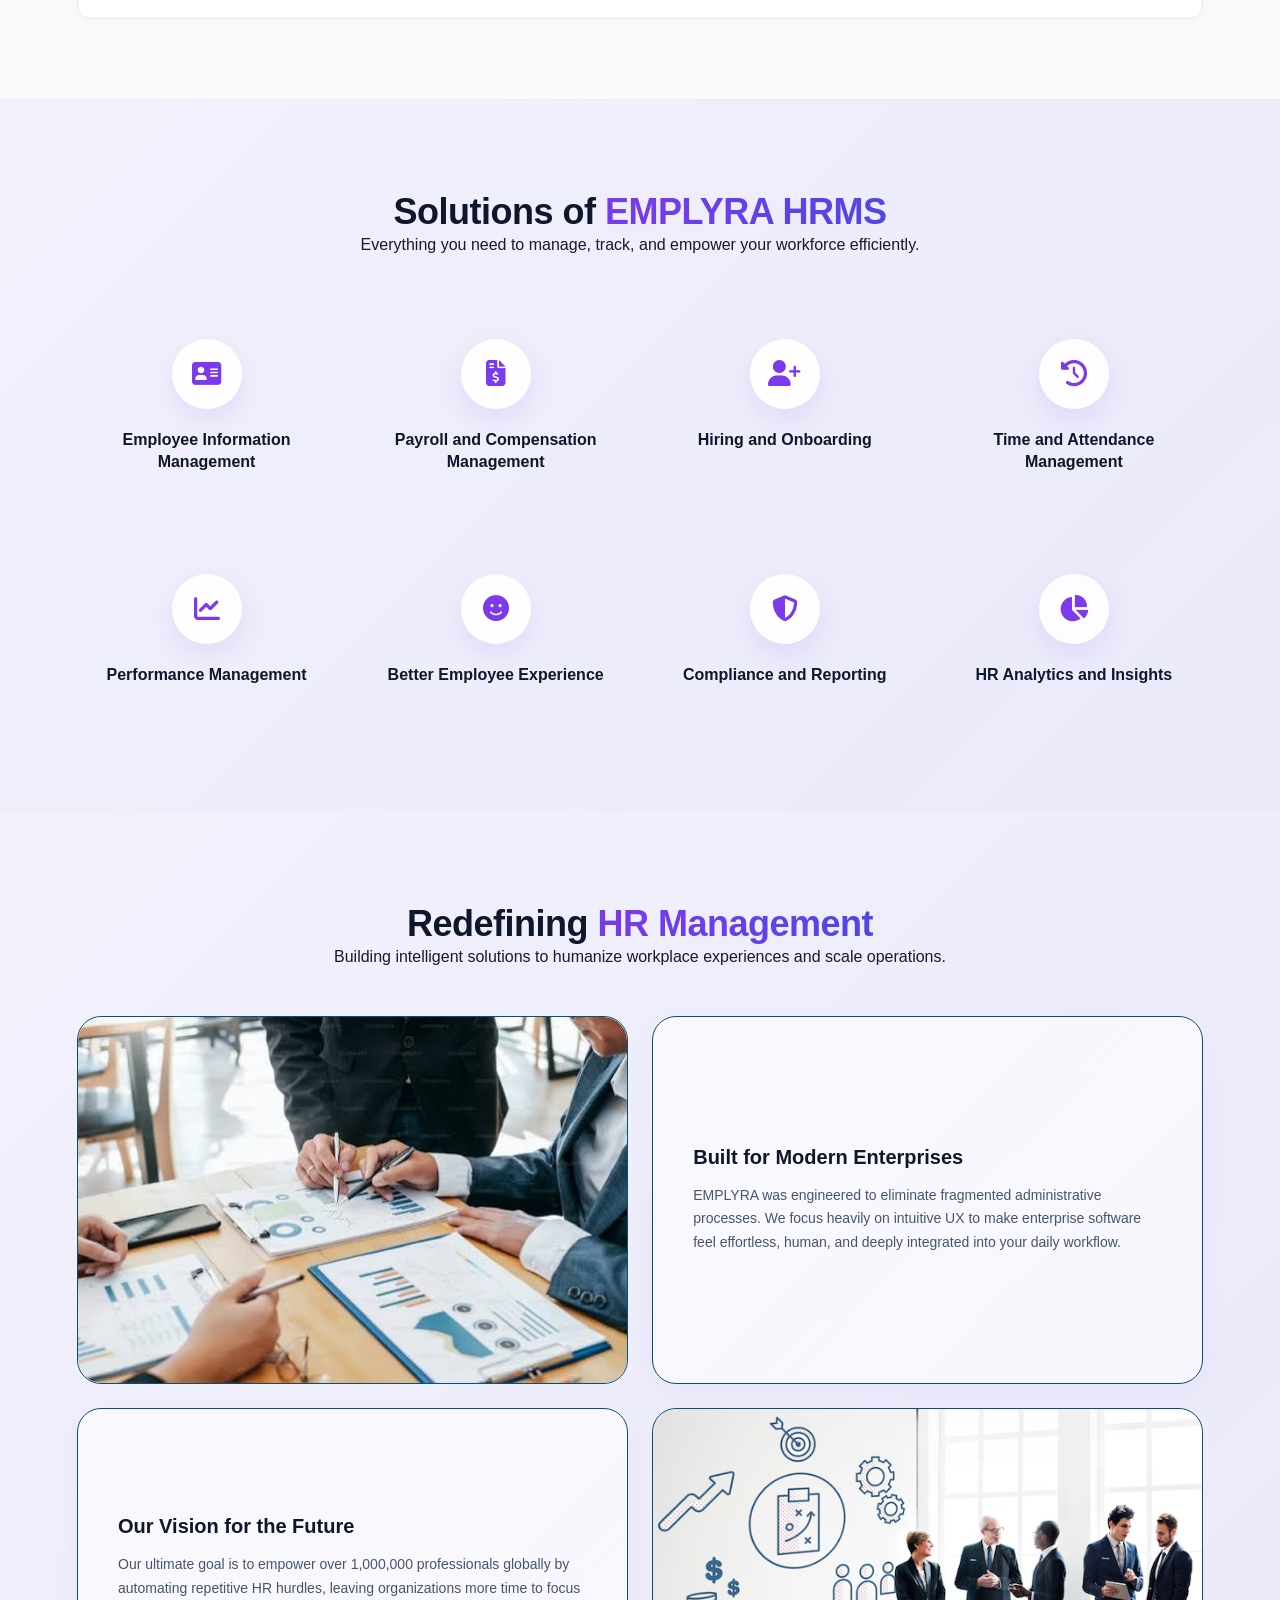
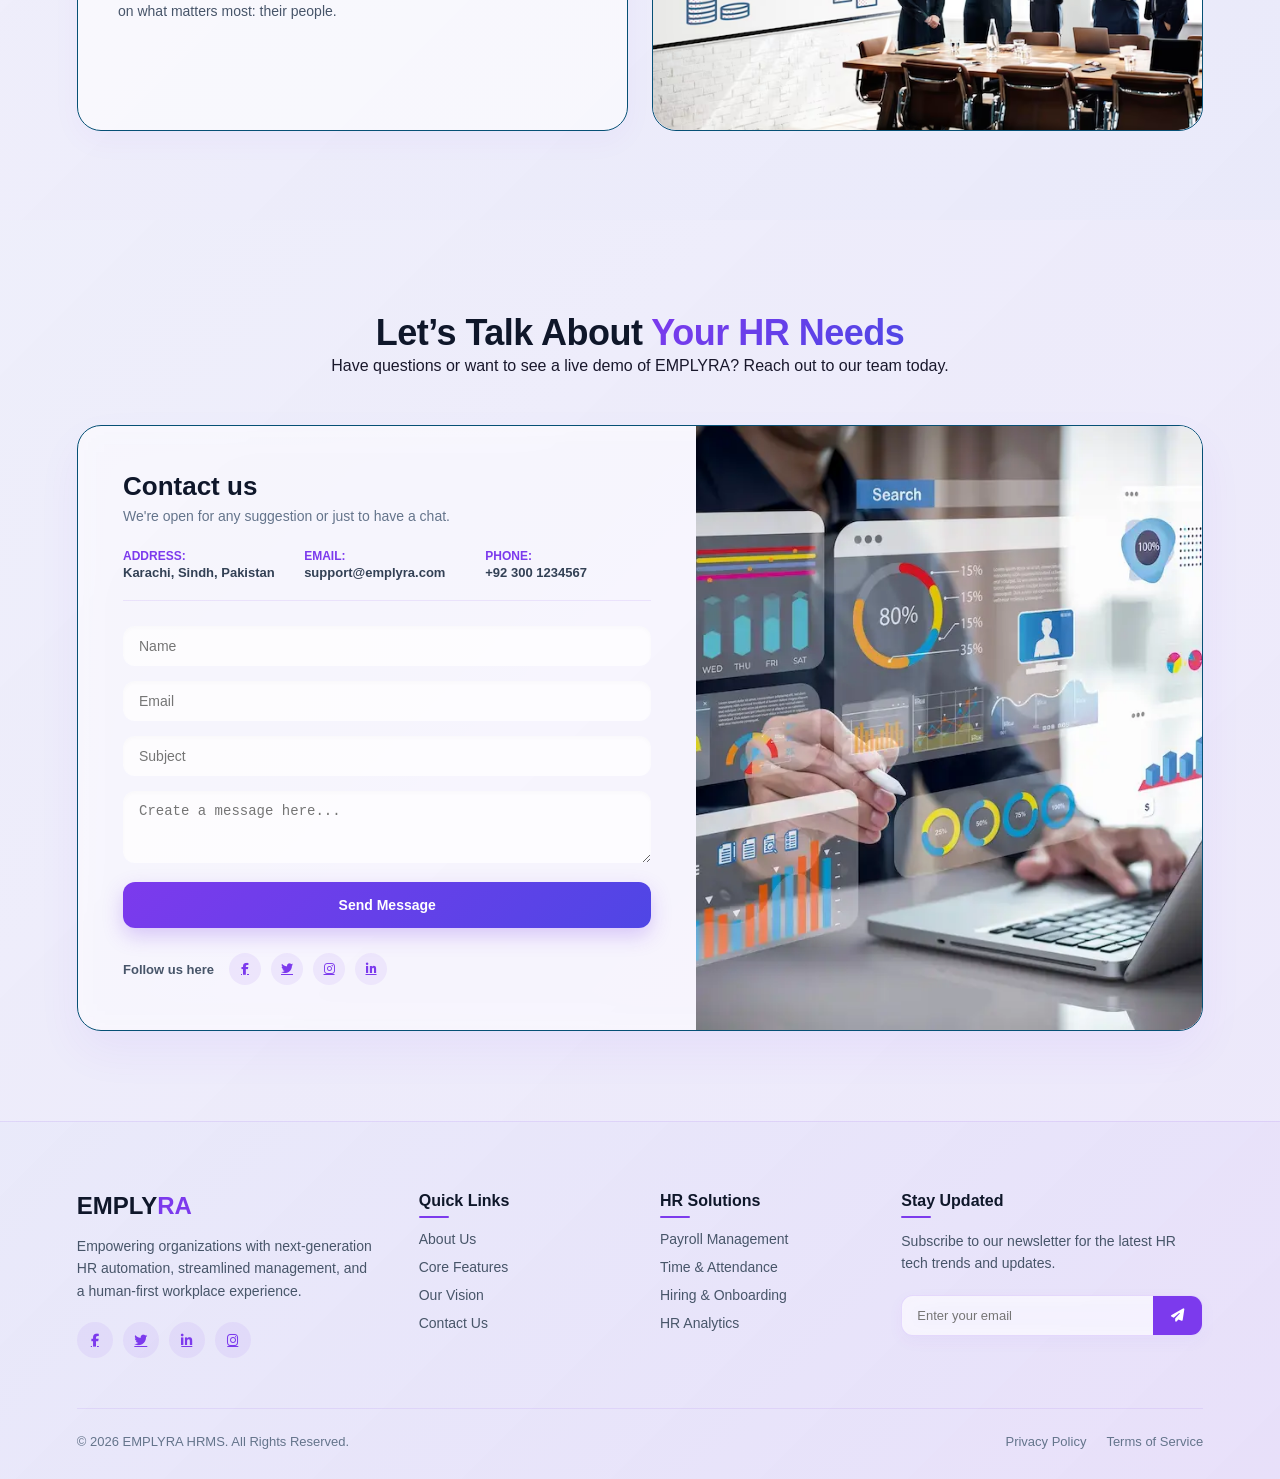
==== commit 0efcff4a: "Employee Mangment System" ====
--- a/index.html
+++ b/index.html
@@ -141,7 +141,6 @@
                 </div>
             </div>
 
-            <!-- Right Side: Curved Image Container (Gap Fixed) -->
             <div class="simec-image-wrapper scroll-reveal">
                 <img src="images/img5.jpg" alt="SIMEC HR System Features">
             </div>
@@ -301,8 +300,7 @@
         
         <!-- Section Header -->
         <div class="simec-header scroll-reveal">
-            <span class="simec-badge">GET IN TOUCH</span>
-            <h2>Let’s Talk About <span class="highlight-text">Your HR Needs</span></h2>
+        <h2>Let’s Talk About <span class="highlight-text">Your HR Needs</span></h2>
             <p class="simec-subtitle">Have questions or want to see a live demo of EMPLYRA? Reach out to our team today.</p>
         </div>
 
--- a/style.css
+++ b/style.css
@@ -55,16 +55,15 @@
 .nav-logo h3 {
     font-size: 24px;
     font-weight: 800;
-    color: #0f172a; /* Light mode mein text color */
+    color: #0f172a; 
     margin: 0;
     transition: color 0.3s ease;
 }
 
 .nav-logo h3 span {
-    color: #7c3aed; /* 'RA' ka purple color */
-}
-
-/* Dark mode ke liye support */
+    color: #7c3aed; 
+}
+
 body.dark-mode .nav-logo h3 span {
      color: #7c3aed;
 }
@@ -1243,8 +1242,8 @@
 
 /* Transparent Feature Card */
 .hr-feature-card {
-    background: transparent; /* Light mode mein halka translucent white */
-    backdrop-filter: blur(12px); /* Glass blur effect */
+    background: transparent; 
+    backdrop-filter: blur(12px); 
     border: none;
     border-radius: 20px;
     padding: 35px 20px;
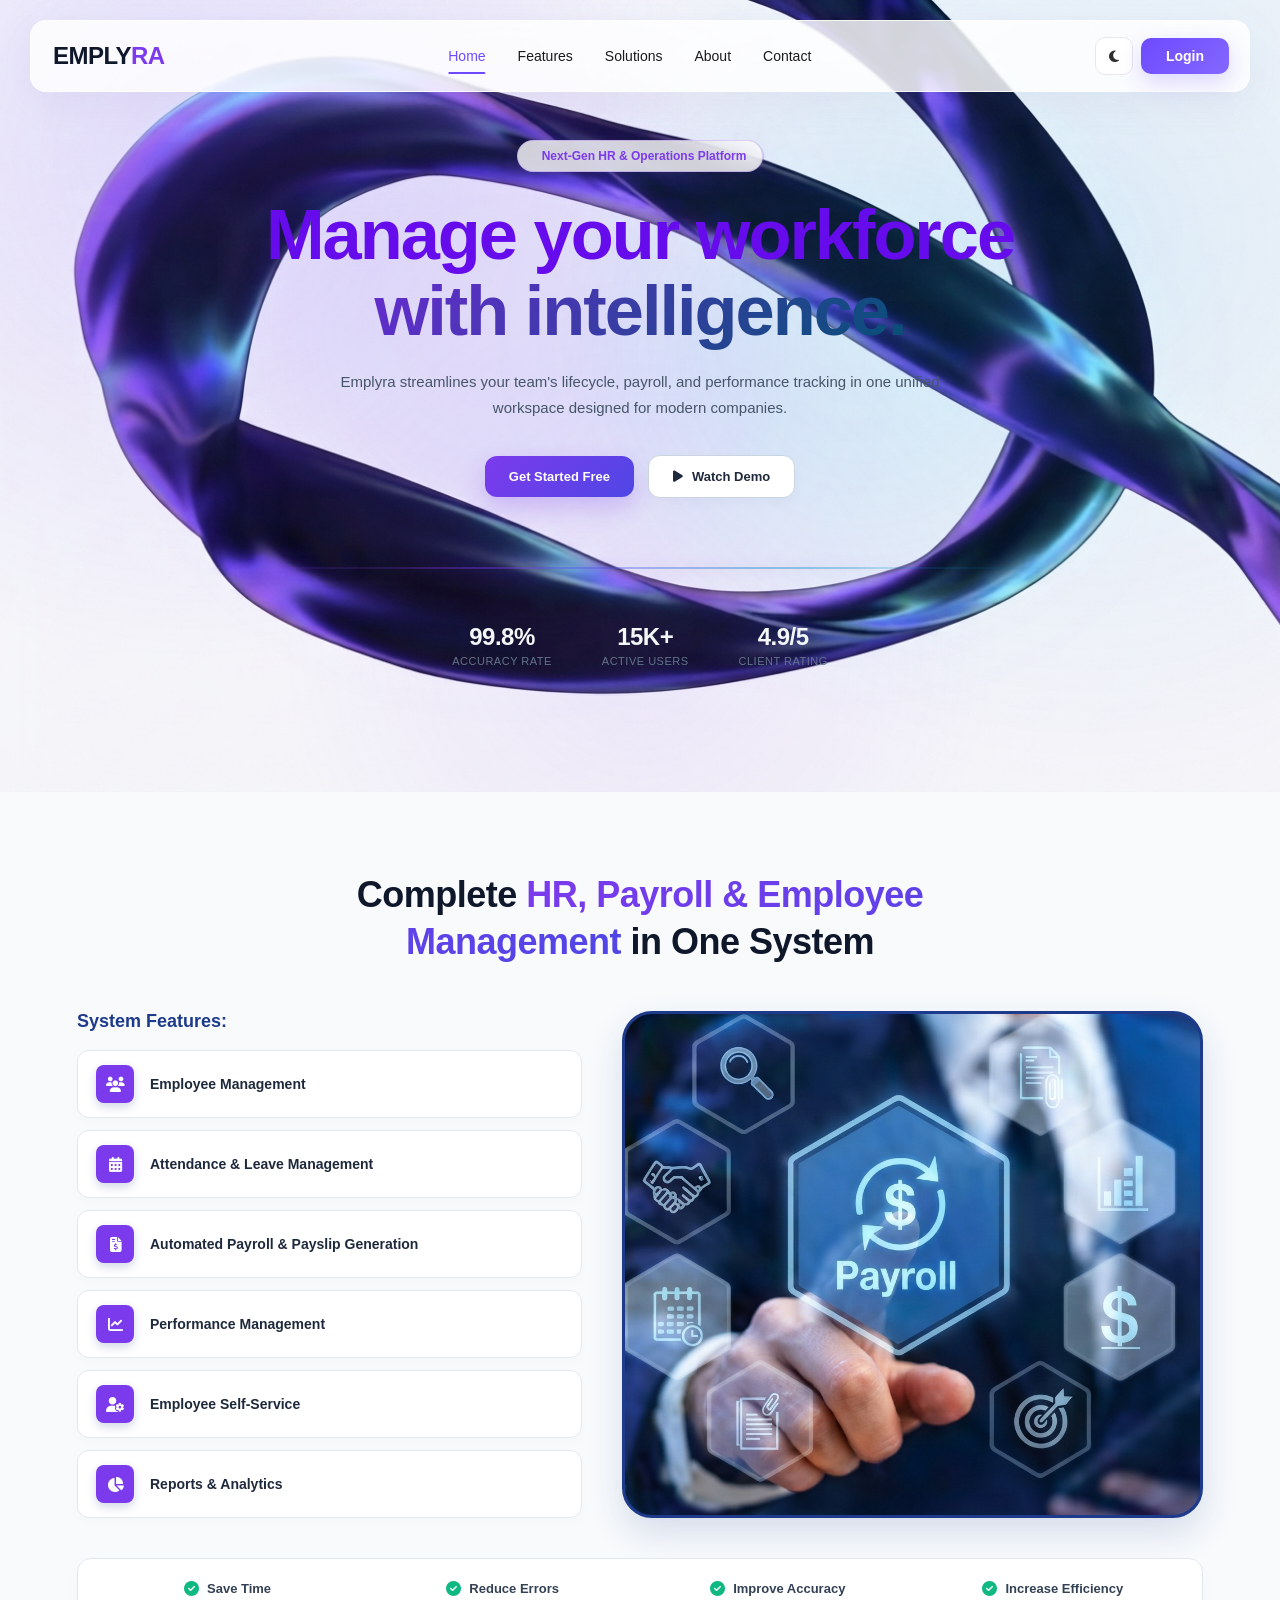
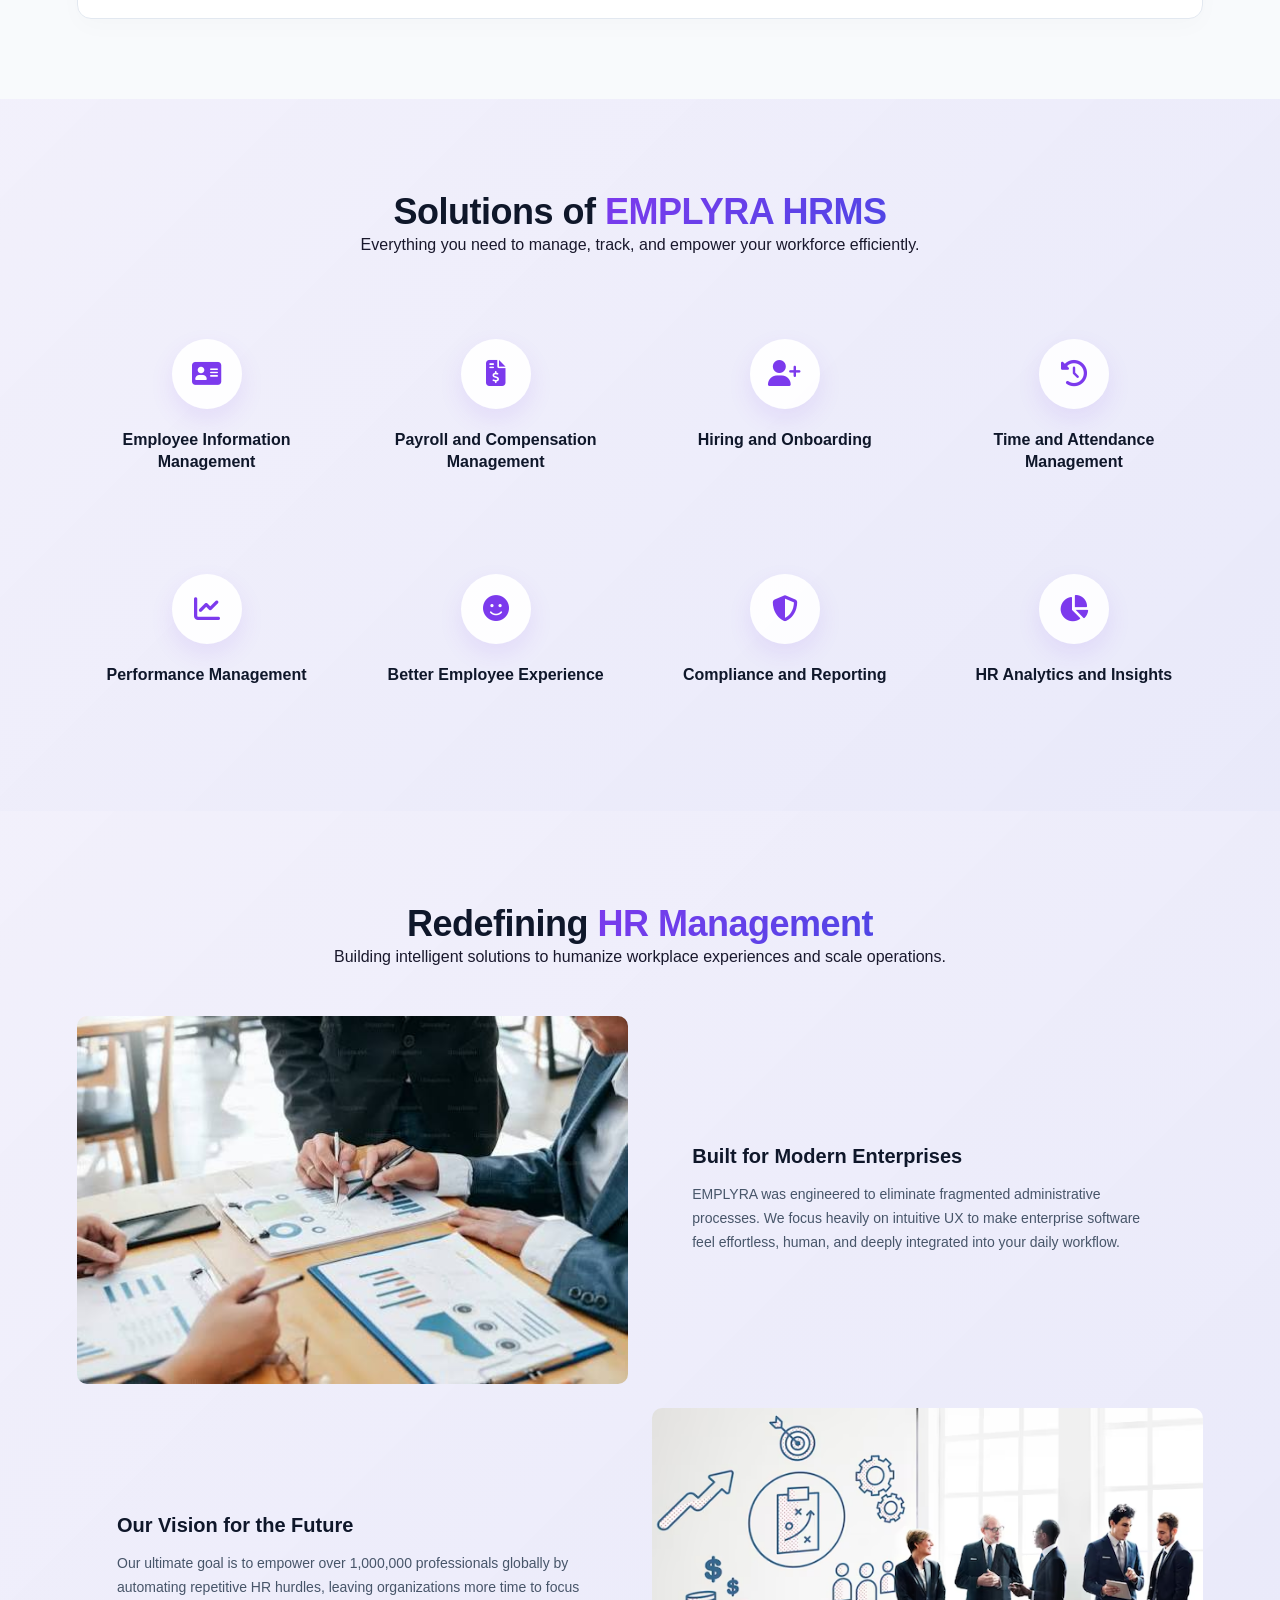
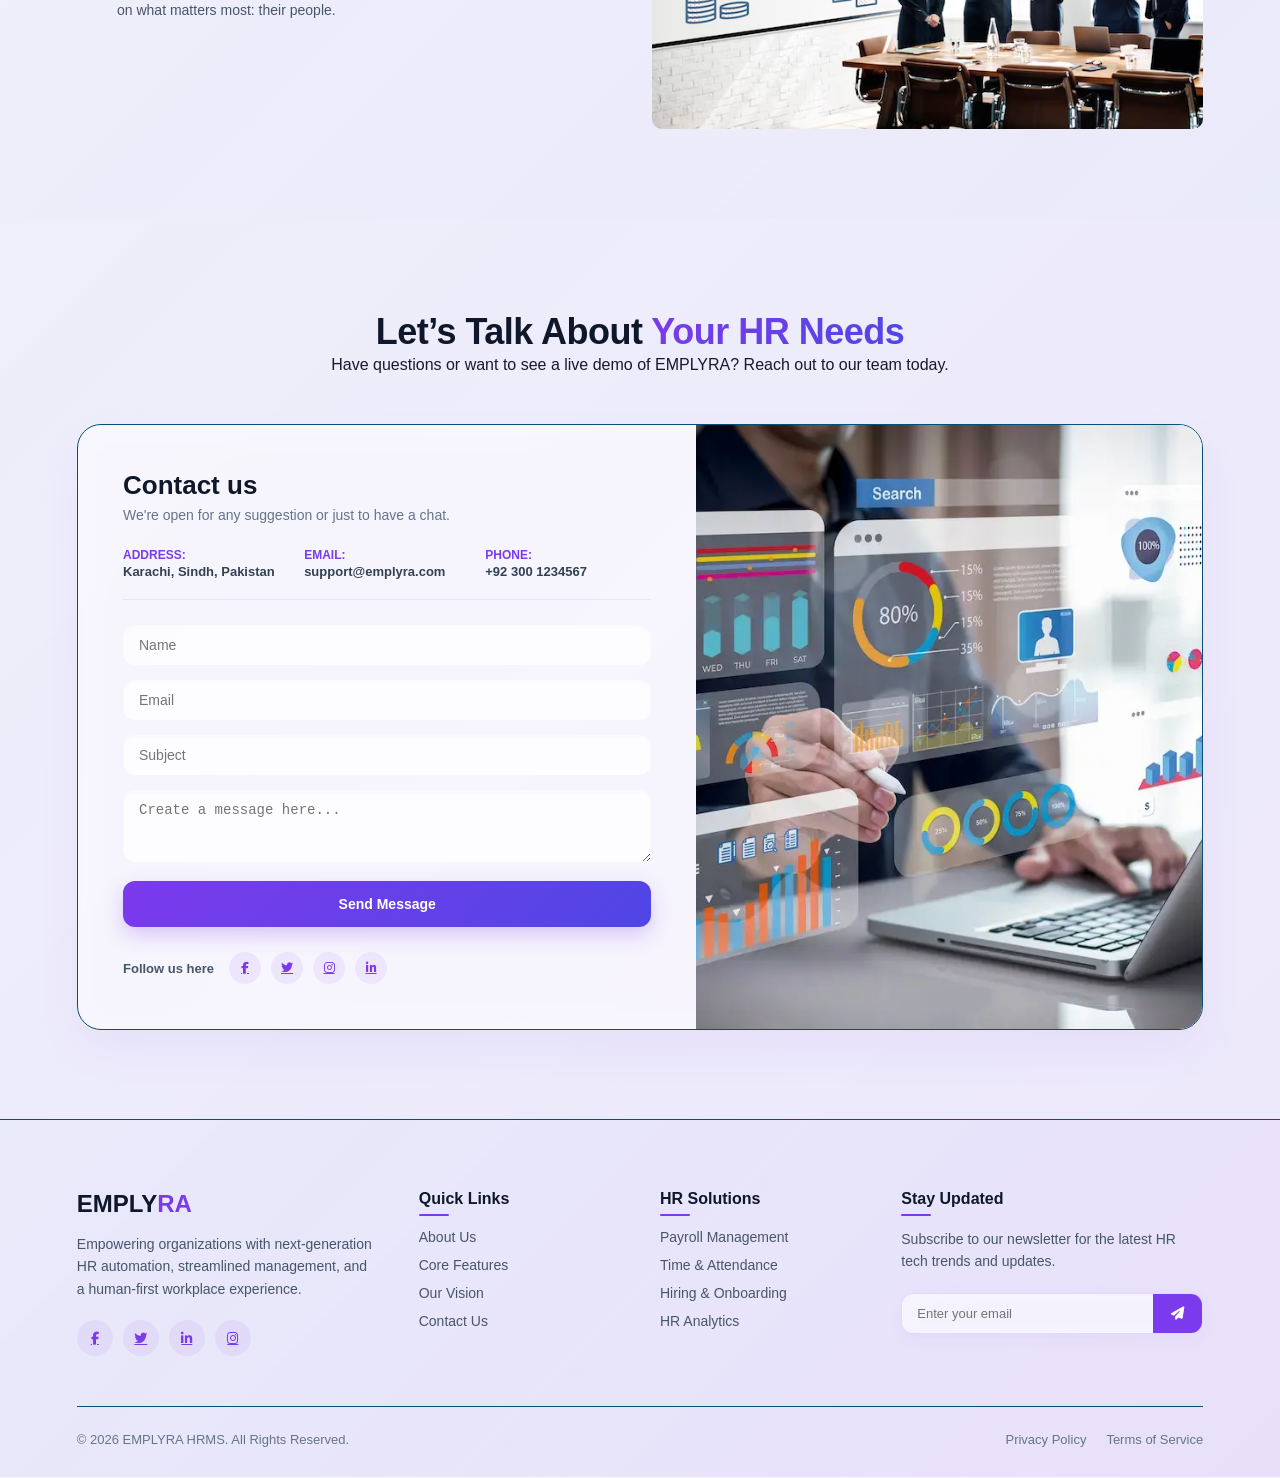
==== commit 453f25ed: "Employee Managment System" ====
--- a/index.html
+++ b/index.html
@@ -295,7 +295,7 @@
 
  <!-- About Section  -->
    <!-- Contact Section  -->
-    <section id="contact-us" class="simec-contact-section scroll-reveal">
+    <section id="contact" class="simec-contact-section scroll-reveal">
     <div class="simec-container">
         
         <!-- Section Header -->
--- a/style.css
+++ b/style.css
@@ -1362,25 +1362,16 @@
 
 /* Common Bento Card Style (Transparent & Borderless) */
 .bento-card {
-    background: rgba(255, 255, 255, 0.6);
     backdrop-filter: blur(12px);
     border: none;
-    border-radius: 24px;
     overflow: hidden;
-    box-shadow: 0 10px 30px rgba(124, 58, 237, 0.04);
     transition: all 0.4s ease;
     display: flex;
     flex-direction: column;
     justify-content: center;
     padding: 40px;
-    border: 1px solid #065075;
-}
-
-.bento-card:hover {
-    transform: translateY(-5px);
-    background: rgba(255, 255, 255, 0.85);
-    box-shadow: 0 20px 40px rgba(124, 58, 237, 0.12);
-}
+}
+
 
 /* Text Card Styling */
 .bento-text-card h3 {
@@ -1413,32 +1404,12 @@
     width: 100%;
     height: 100%;
     object-fit: cover;
-    border-radius: 24px;
-    box-shadow: 0 10px 30px rgba(0, 0, 0, 0.08);
     transition: transform 0.4s ease;
-}
-
-.bento-img-card:hover img {
-    transform: scale(1.02);
-}
-
+    border-radius: 10px;
+}
 /* =========================================
    DARK MODE STYLES
 ========================================= */
-body.dark-mode .simec-about-bento-section {
-    background: linear-gradient(135deg, #0b0f19, #130e26);
-}
-
-body.dark-mode .bento-card {
-    background: rgba(30, 41, 59, 0.35);
-    backdrop-filter: blur(12px);
-    box-shadow: 0 10px 30px rgba(0, 0, 0, 0.15);
-}
-
-body.dark-mode .bento-card:hover {
-    background: rgba(30, 41, 59, 0.65);
-    box-shadow: 0 20px 40px rgba(124, 58, 237, 0.2);
-}
 
 body.dark-mode .bento-text-card h3 {
     color: #f8fafc;
@@ -1723,7 +1694,8 @@
     position: relative;
     overflow: hidden;
     transition: background 0.3s ease;
-    border-top: 1px solid rgba(124, 58, 237, 0.1);
+    border-top: 1px solid #065075;
+   
 }
 
 .footer-grid {
@@ -1856,7 +1828,7 @@
 /* Footer Bottom Bar */
 .footer-bottom {
     padding-top: 25px;
-    border-top: 1px solid rgba(124, 58, 237, 0.1);
+    border-top: 1px solid #065075;
     display: flex;
     justify-content: space-between;
     align-items: center;
@@ -1889,7 +1861,7 @@
 ========================================= */
 body.dark-mode .simec-footer-section {
     background: linear-gradient(135deg, #0b0f19, #130e26);
-    border-color: rgba(124, 58, 237, 0.2);
+    border-color: #065075;
 }
 
 body.dark-mode .footer-widget h4 {
@@ -1932,7 +1904,7 @@
 }
 
 body.dark-mode .footer-bottom {
-    border-color: rgba(124, 58, 237, 0.2);
+    border-color: #065075;
 }
 
 /* =========================================
